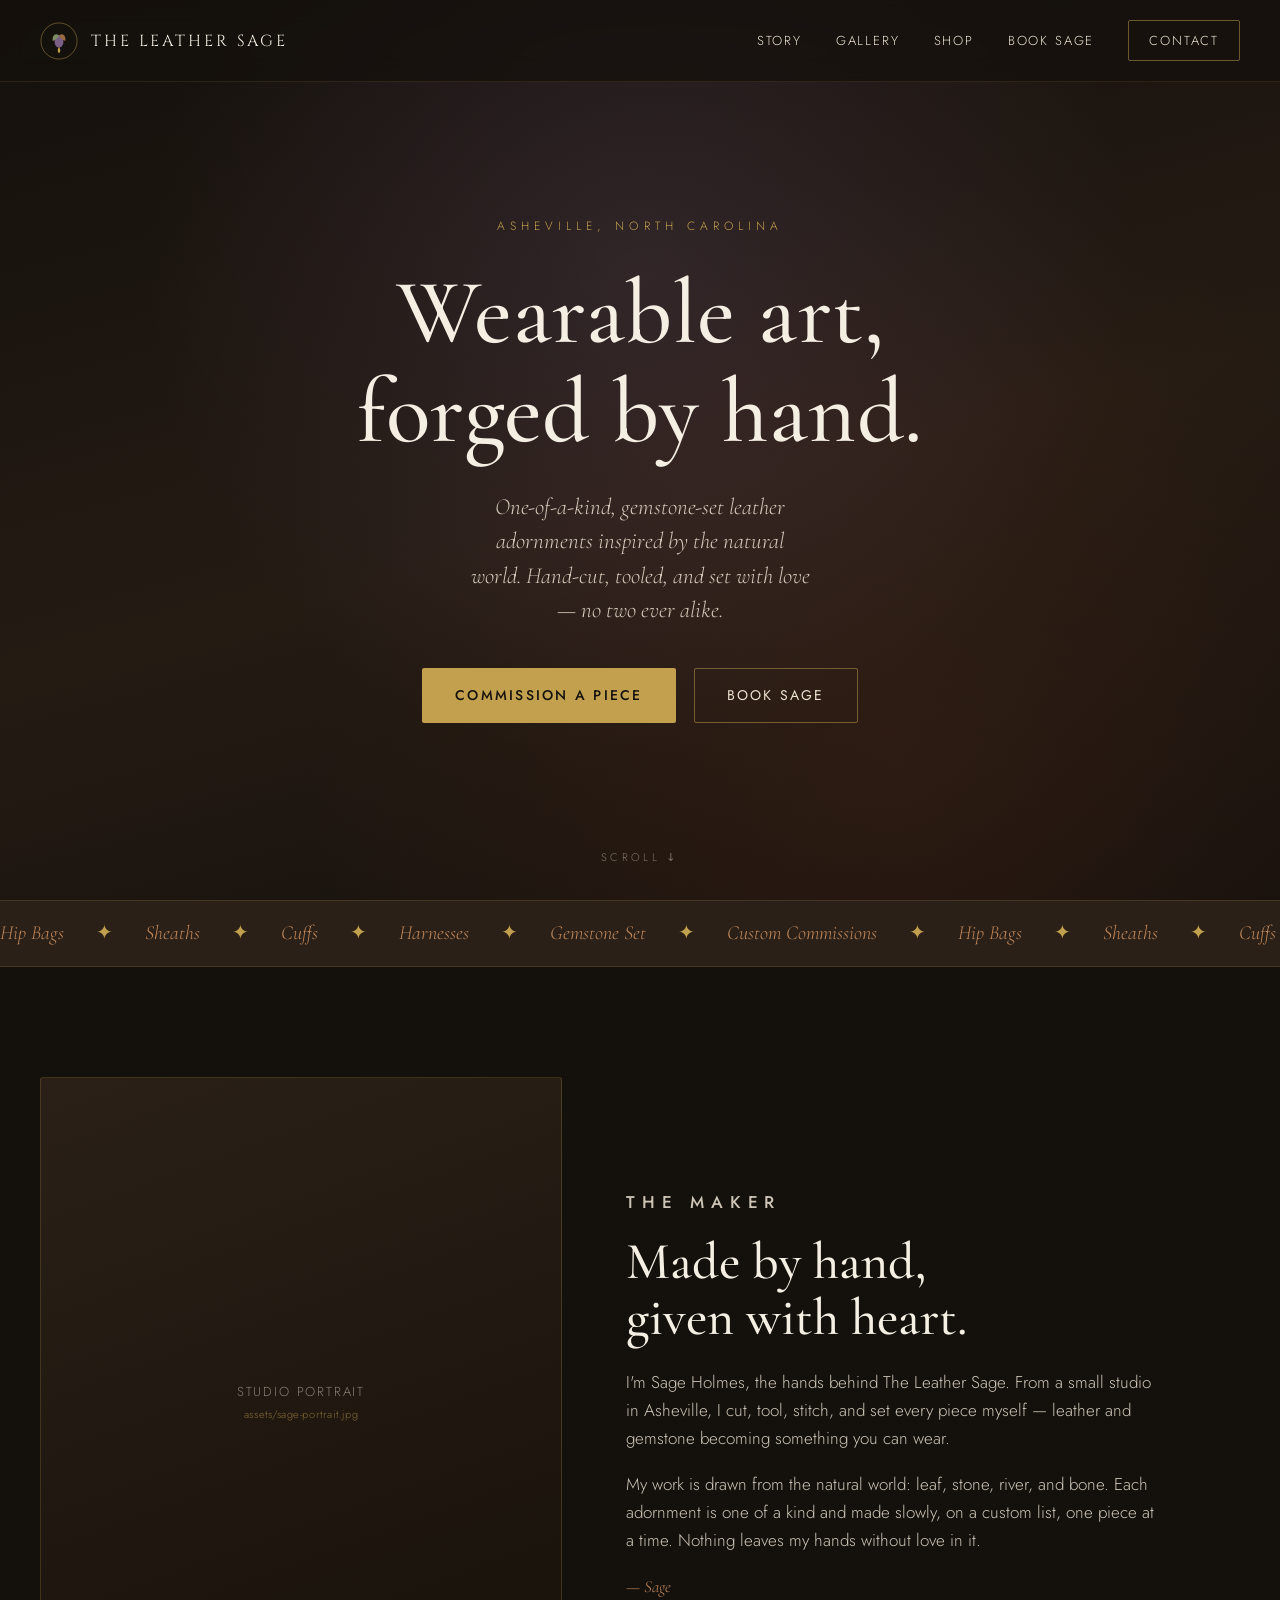
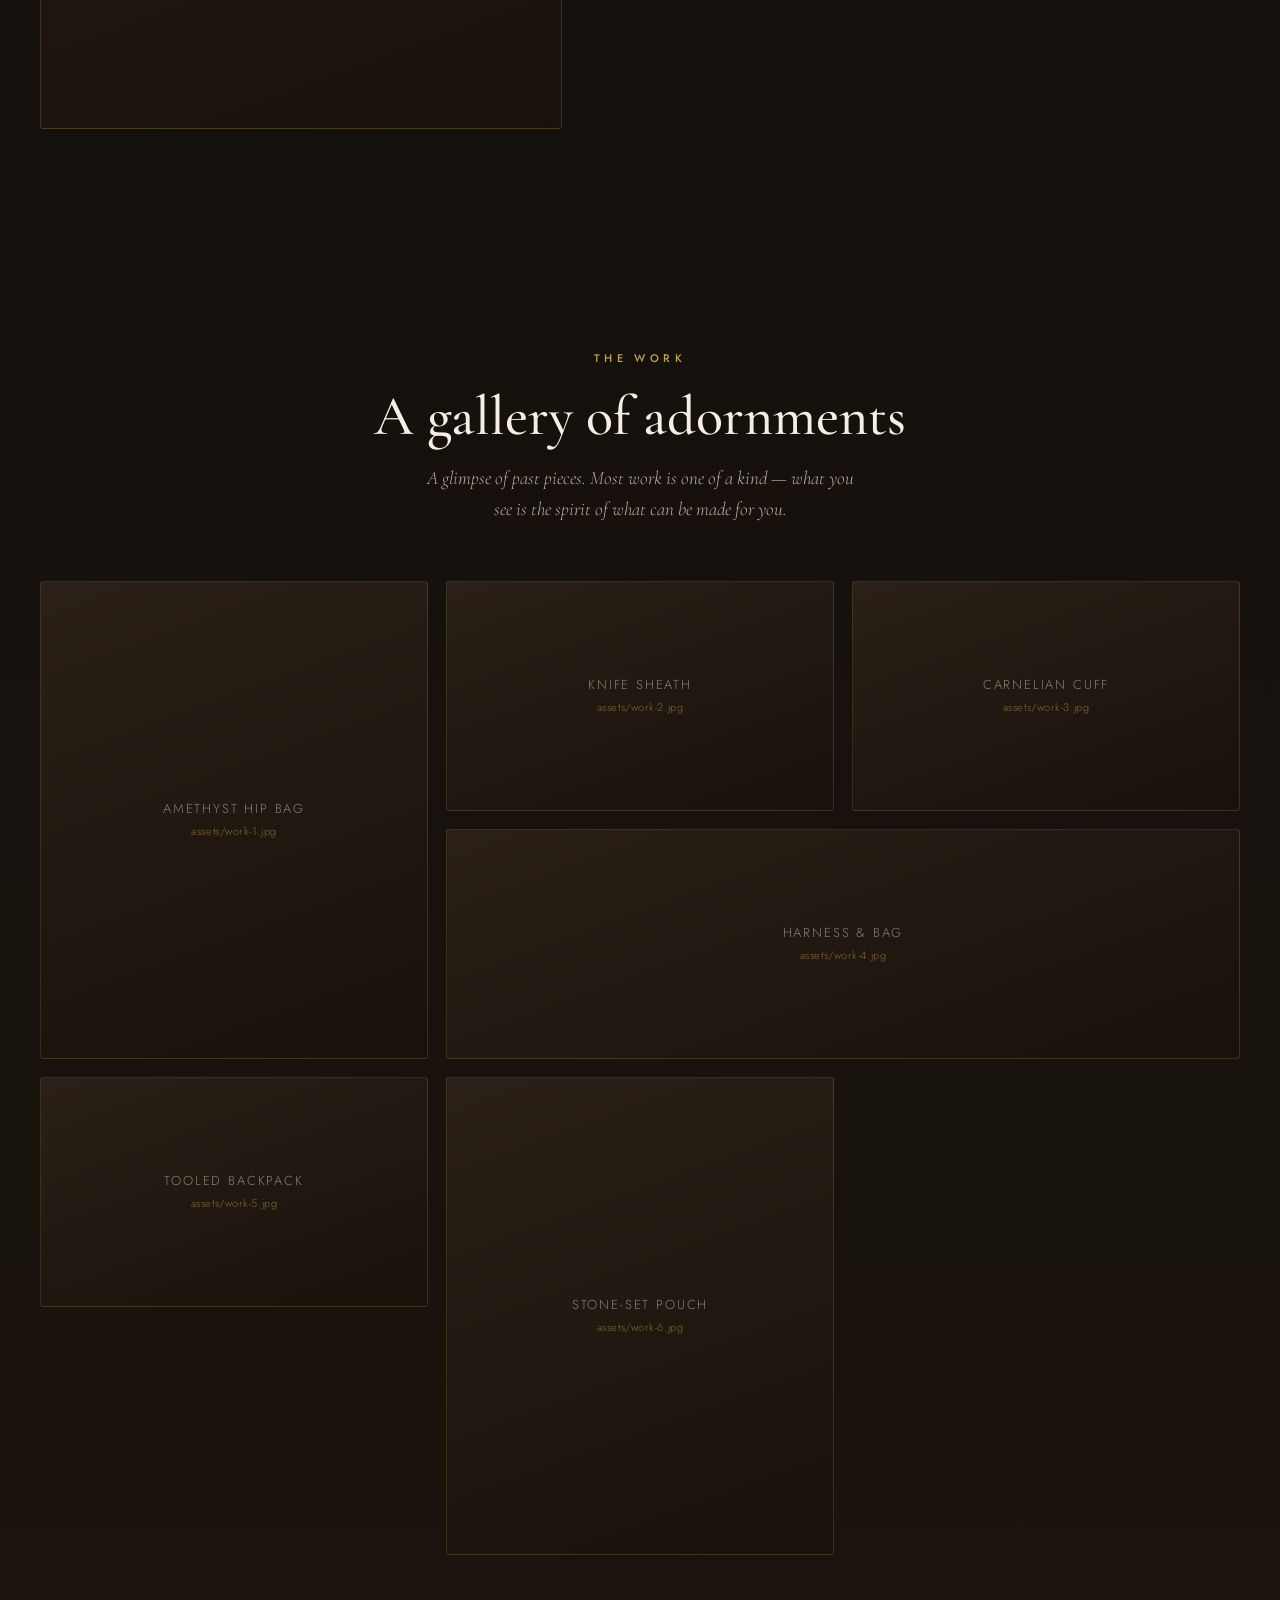
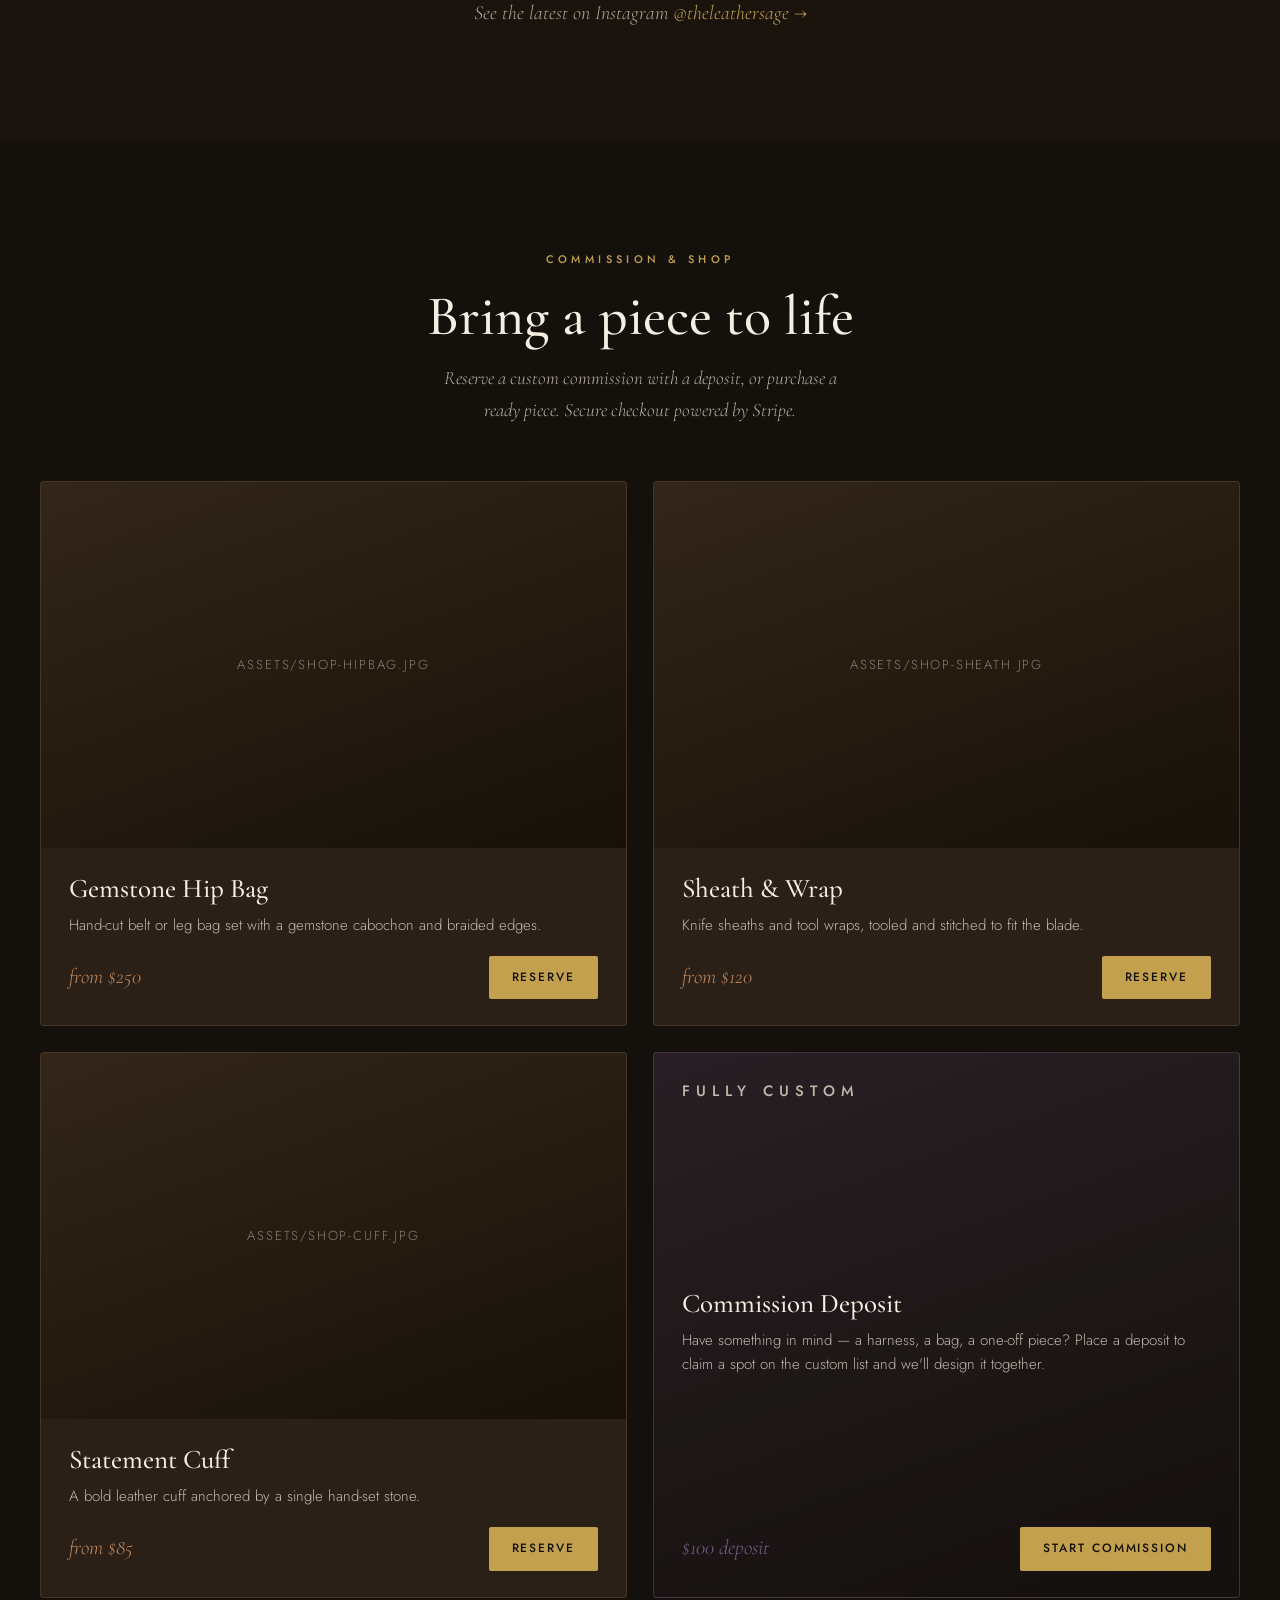
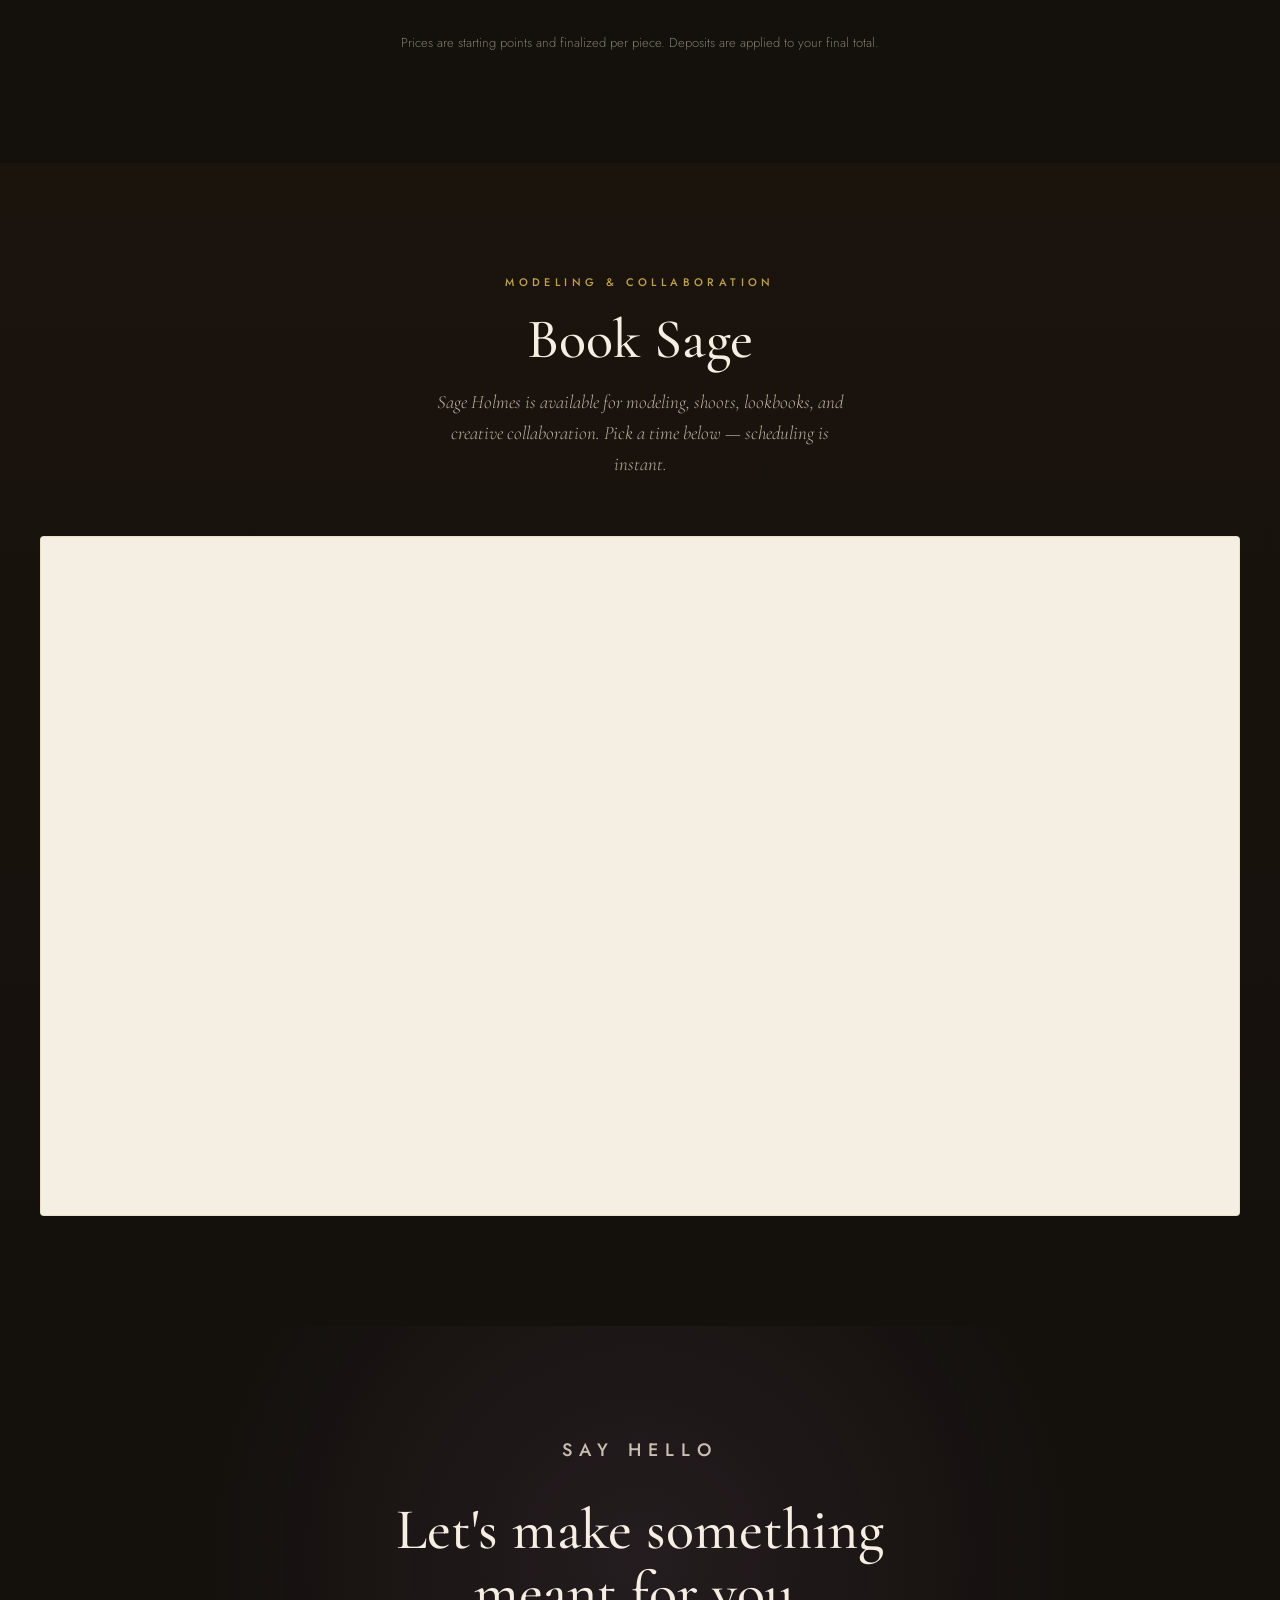
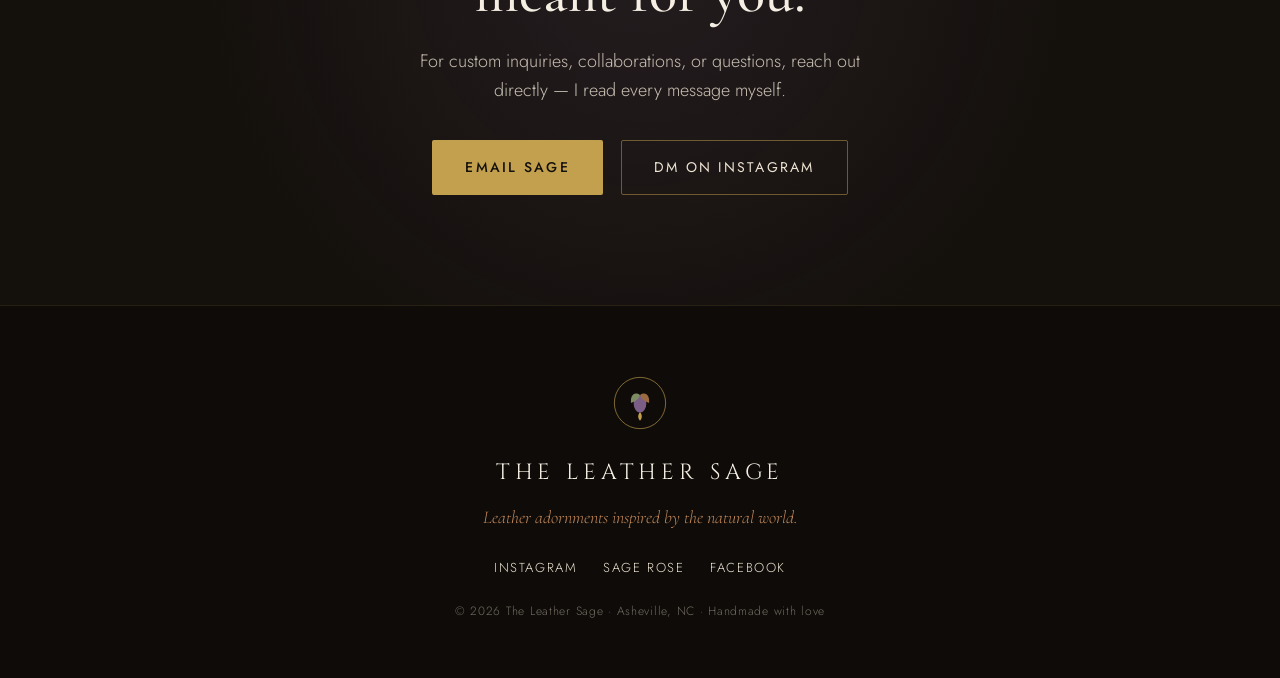
==== index.html @ d680cdc1 "Add site + brand portfolio book" ====
<!DOCTYPE html>
<html lang="en">
<head>
<meta charset="UTF-8">
<meta name="viewport" content="width=device-width, initial-scale=1.0">
<title>The Leather Sage — Handcrafted Gemstone Leather Adornments | Asheville, NC</title>
<meta name="description" content="The Leather Sage creates one-of-a-kind, gemstone-set leather adornments inspired by the natural world. Hand-cut hip bags, sheaths, cuffs & custom commissions from Asheville, North Carolina. Book modeling appointments with Sage Holmes.">
<meta name="author" content="Sage Holmes — The Leather Sage">
<link rel="canonical" href="https://theleathersage.com/">

<!-- Open Graph / social -->
<meta property="og:type" content="website">
<meta property="og:title" content="The Leather Sage — Handcrafted Gemstone Leather Adornments">
<meta property="og:description" content="One-of-a-kind, gemstone-set leather adornments inspired by the natural world. Handmade in Asheville, NC.">
<meta property="og:image" content="https://theleathersage.com/assets/og-image.jpg">
<meta property="og:url" content="https://theleathersage.com/">
<meta name="twitter:card" content="summary_large_image">

<!-- Favicon (inline SVG seal) -->
<link rel="icon" href="data:image/svg+xml,%3Csvg xmlns='http://www.w3.org/2000/svg' viewBox='0 0 120 120'%3E%3Ccircle cx='60' cy='60' r='57' fill='%2314100C' stroke='%23C2A04E' stroke-width='4'/%3E%3Cellipse cx='60' cy='62' rx='16' ry='21' fill='%237A5E86'/%3E%3Cpath d='M60 40 C44 30 36 44 38 60 C50 56 58 50 60 40Z' fill='%237E8C63'/%3E%3Cpath d='M60 40 C76 30 84 44 82 60 C70 56 62 50 60 40Z' fill='%239A6A43'/%3E%3C/svg%3E">

<!-- JSON-LD structured data -->
<script type="application/ld+json">
{
  "@context":"https://schema.org",
  "@type":"LocalBusiness",
  "name":"The Leather Sage",
  "description":"Handcrafted, gemstone-set leather adornments inspired by the natural world.",
  "image":"https://theleathersage.com/assets/og-image.jpg",
  "founder":"Sage Holmes",
  "address":{"@type":"PostalAddress","addressLocality":"Asheville","addressRegion":"NC","addressCountry":"US"},
  "sameAs":["https://www.instagram.com/theleathersage/","https://www.instagram.com/_sage.rose/","https://www.facebook.com/sage.rose"]
}
</script>

<link rel="preconnect" href="https://fonts.googleapis.com">
<link rel="preconnect" href="https://fonts.gstatic.com" crossorigin>
<link href="https://fonts.googleapis.com/css2?family=Cinzel:wght@400;500;600&family=Cormorant+Garamond:ital,wght@0,400;0,500;0,600;1,400;1,500&family=Jost:wght@300;400;500;600&display=swap" rel="stylesheet">
<link rel="stylesheet" href="styles.css">
</head>
<body>

<!-- ============ NAV ============ -->
<header class="nav" id="top">
  <a href="#top" class="nav-brand" aria-label="The Leather Sage home">
    <svg class="nav-mark" viewBox="0 0 120 120" fill="none" xmlns="http://www.w3.org/2000/svg" aria-hidden="true">
      <circle cx="60" cy="60" r="57" stroke="#C2A04E" stroke-width="2" opacity="0.7"/>
      <ellipse cx="60" cy="62" rx="14" ry="19" fill="#7A5E86"/>
      <path d="M60 42 C46 33 38 45 40 60 C51 56 58 50 60 42Z" fill="#7E8C63"/>
      <path d="M60 42 C74 33 82 45 80 60 C69 56 62 50 60 42Z" fill="#9A6A43"/>
      <path d="M60 80 C51 91 60 99 60 99 C60 99 69 91 60 80Z" fill="#C2A04E"/>
    </svg>
    <span class="nav-word">THE LEATHER SAGE</span>
  </a>
  <nav class="nav-links" aria-label="Primary">
    <a href="#story">Story</a>
    <a href="#gallery">Gallery</a>
    <a href="#shop">Shop</a>
    <a href="#book">Book Sage</a>
    <a href="#contact" class="nav-cta">Contact</a>
  </nav>
  <button class="nav-toggle" aria-label="Open menu" aria-expanded="false">☰</button>
</header>

<!-- ============ HERO ============ -->
<section class="hero">
  <div class="hero-inner">
    <p class="hero-eyebrow">Asheville, North Carolina</p>
    <h1>Wearable art,<br>forged by hand.</h1>
    <p class="hero-sub">One-of-a-kind, gemstone-set leather adornments inspired by the natural world. Hand-cut, tooled, and set with love — no two ever alike.</p>
    <div class="hero-actions">
      <a href="#shop" class="btn btn-primary">Commission a Piece</a>
      <a href="#book" class="btn btn-ghost">Book Sage</a>
    </div>
  </div>
  <div class="hero-scroll">scroll ↓</div>
</section>

<!-- ============ MARQUEE ============ -->
<div class="marquee" aria-hidden="true">
  <div class="marquee-track">
    <span>Hip Bags</span><span>✦</span><span>Sheaths</span><span>✦</span><span>Cuffs</span><span>✦</span><span>Harnesses</span><span>✦</span><span>Gemstone Set</span><span>✦</span><span>Custom Commissions</span><span>✦</span>
    <span>Hip Bags</span><span>✦</span><span>Sheaths</span><span>✦</span><span>Cuffs</span><span>✦</span><span>Harnesses</span><span>✦</span><span>Gemstone Set</span><span>✦</span><span>Custom Commissions</span><span>✦</span>
  </div>
</div>

<!-- ============ STORY ============ -->
<section class="story" id="story">
  <div class="story-grid">
    <div class="story-media">
      <img class="ph-img" src="assets/sage-portrait.jpg" alt="Sage Holmes, maker behind The Leather Sage, in the Asheville studio" onerror="this.remove()">
      <span class="media-note">Studio portrait<br><small>assets/sage-portrait.jpg</small></span>
    </div>
    <div class="story-text">
      <p class="eyebrow">The Maker</p>
      <h2>Made by hand,<br>given with heart.</h2>
      <p>I'm Sage Holmes, the hands behind The Leather Sage. From a small studio in Asheville, I cut, tool, stitch, and set every piece myself — leather and gemstone becoming something you can wear.</p>
      <p>My work is drawn from the natural world: leaf, stone, river, and bone. Each adornment is one of a kind and made slowly, on a custom list, one piece at a time. Nothing leaves my hands without love in it.</p>
      <p class="signature">— Sage</p>
    </div>
  </div>
</section>

<!-- ============ GALLERY ============ -->
<section class="gallery" id="gallery">
  <div class="section-head">
    <p class="eyebrow">The Work</p>
    <h2>A gallery of adornments</h2>
    <p class="section-sub">A glimpse of past pieces. Most work is one of a kind — what you see is the spirit of what can be made for you.</p>
  </div>
  <div class="gallery-grid">
    <figure class="g-item g-tall"><img class="ph-img" src="assets/work-1.jpg" alt="Black leather hip bag set with an amethyst cabochon" onerror="this.remove()"><span class="media-note">Amethyst hip bag<br><small>assets/work-1.jpg</small></span></figure>
    <figure class="g-item"><img class="ph-img" src="assets/work-2.jpg" alt="Hand-tooled leather knife sheath" onerror="this.remove()"><span class="media-note">Knife sheath<br><small>assets/work-2.jpg</small></span></figure>
    <figure class="g-item"><img class="ph-img" src="assets/work-3.jpg" alt="Leather cuff set with a carnelian stone" onerror="this.remove()"><span class="media-note">Carnelian cuff<br><small>assets/work-3.jpg</small></span></figure>
    <figure class="g-item g-wide"><img class="ph-img" src="assets/work-4.jpg" alt="Leather harness and bag" onerror="this.remove()"><span class="media-note">Harness &amp; bag<br><small>assets/work-4.jpg</small></span></figure>
    <figure class="g-item"><img class="ph-img" src="assets/work-5.jpg" alt="Tooled leather backpack" onerror="this.remove()"><span class="media-note">Tooled backpack<br><small>assets/work-5.jpg</small></span></figure>
    <figure class="g-item g-tall"><img class="ph-img" src="assets/work-6.jpg" alt="Leather pouch set with a gemstone" onerror="this.remove()"><span class="media-note">Stone-set pouch<br><small>assets/work-6.jpg</small></span></figure>
  </div>
  <p class="gallery-follow">See the latest on Instagram <a href="https://www.instagram.com/theleathersage/" target="_blank" rel="noopener">@theleathersage →</a></p>
</section>

<!-- ============ SHOP ============ -->
<section class="shop" id="shop">
  <div class="section-head">
    <p class="eyebrow">Commission &amp; Shop</p>
    <h2>Bring a piece to life</h2>
    <p class="section-sub">Reserve a custom commission with a deposit, or purchase a ready piece. Secure checkout powered by Stripe.</p>
  </div>
  <div class="shop-grid">
    <article class="product">
      <div class="product-img"><img class="ph-img" src="assets/shop-hipbag.jpg" alt="Gemstone-set leather hip bag" onerror="this.remove()"><span class="media-note">assets/shop-hipbag.jpg</span></div>
      <div class="product-body">
        <h3>Gemstone Hip Bag</h3>
        <p>Hand-cut belt or leg bag set with a gemstone cabochon and braided edges.</p>
        <div class="product-foot">
          <span class="price">from $250</span>
          <!-- Replace href with your Stripe Payment Link -->
          <a class="btn btn-primary btn-sm" href="REPLACE_WITH_STRIPE_PAYMENT_LINK" data-stripe>Reserve</a>
        </div>
      </div>
    </article>
    <article class="product">
      <div class="product-img"><img class="ph-img" src="assets/shop-sheath.jpg" alt="Hand-tooled leather sheath" onerror="this.remove()"><span class="media-note">assets/shop-sheath.jpg</span></div>
      <div class="product-body">
        <h3>Sheath &amp; Wrap</h3>
        <p>Knife sheaths and tool wraps, tooled and stitched to fit the blade.</p>
        <div class="product-foot">
          <span class="price">from $120</span>
          <a class="btn btn-primary btn-sm" href="REPLACE_WITH_STRIPE_PAYMENT_LINK" data-stripe>Reserve</a>
        </div>
      </div>
    </article>
    <article class="product">
      <div class="product-img"><img class="ph-img" src="assets/shop-cuff.jpg" alt="Leather statement cuff with a hand-set stone" onerror="this.remove()"><span class="media-note">assets/shop-cuff.jpg</span></div>
      <div class="product-body">
        <h3>Statement Cuff</h3>
        <p>A bold leather cuff anchored by a single hand-set stone.</p>
        <div class="product-foot">
          <span class="price">from $85</span>
          <a class="btn btn-primary btn-sm" href="REPLACE_WITH_STRIPE_PAYMENT_LINK" data-stripe>Reserve</a>
        </div>
      </div>
    </article>
    <article class="product product-feature">
      <div class="product-body">
        <p class="eyebrow">Fully Custom</p>
        <h3>Commission Deposit</h3>
        <p>Have something in mind — a harness, a bag, a one-off piece? Place a deposit to claim a spot on the custom list and we'll design it together.</p>
        <div class="product-foot">
          <span class="price">$100 deposit</span>
          <a class="btn btn-primary btn-sm" href="REPLACE_WITH_STRIPE_PAYMENT_LINK" data-stripe>Start Commission</a>
        </div>
      </div>
    </article>
  </div>
  <p class="shop-note">Prices are starting points and finalized per piece. Deposits are applied to your final total.</p>
</section>

<!-- ============ BOOK SAGE (MODELING) ============ -->
<section class="book" id="book">
  <div class="section-head">
    <p class="eyebrow">Modeling &amp; Collaboration</p>
    <h2>Book Sage</h2>
    <p class="section-sub">Sage Holmes is available for modeling, shoots, lookbooks, and creative collaboration. Pick a time below — scheduling is instant.</p>
  </div>
  <!-- Calendly inline widget. Replace data-url with your Calendly scheduling link. -->
  <div class="calendly-inline-widget"
       data-url="https://calendly.com/REPLACE_WITH_CALENDLY_USERNAME"
       style="min-width:320px;height:680px;"></div>
  <noscript>
    <p style="text-align:center">To book, visit <a href="https://calendly.com/REPLACE_WITH_CALENDLY_USERNAME">our Calendly page</a>.</p>
  </noscript>
  <script type="text/javascript" src="https://assets.calendly.com/assets/external/widget.js" async></script>
</section>

<!-- ============ CONTACT ============ -->
<section class="contact" id="contact">
  <div class="contact-inner">
    <p class="eyebrow">Say Hello</p>
    <h2>Let's make something<br>meant for you.</h2>
    <p>For custom inquiries, collaborations, or questions, reach out directly — I read every message myself.</p>
    <div class="contact-actions">
      <a class="btn btn-primary" href="mailto:REPLACE_WITH_EMAIL?subject=Custom%20Inquiry%20—%20The%20Leather%20Sage">Email Sage</a>
      <a class="btn btn-ghost" href="https://www.instagram.com/theleathersage/" target="_blank" rel="noopener">DM on Instagram</a>
    </div>
  </div>
</section>

<!-- ============ FOOTER ============ -->
<footer class="footer">
  <svg class="footer-mark" viewBox="0 0 120 120" fill="none" xmlns="http://www.w3.org/2000/svg" aria-hidden="true">
    <circle cx="60" cy="60" r="57" stroke="#C2A04E" stroke-width="2" opacity="0.7"/>
    <ellipse cx="60" cy="62" rx="14" ry="19" fill="#7A5E86"/>
    <path d="M60 42 C46 33 38 45 40 60 C51 56 58 50 60 42Z" fill="#7E8C63"/>
    <path d="M60 42 C74 33 82 45 80 60 C69 56 62 50 60 42Z" fill="#9A6A43"/>
    <path d="M60 80 C51 91 60 99 60 99 C60 99 69 91 60 80Z" fill="#C2A04E"/>
  </svg>
  <div class="footer-word">THE LEATHER SAGE</div>
  <p class="footer-tag">Leather adornments inspired by the natural world.</p>
  <div class="footer-social">
    <a href="https://www.instagram.com/theleathersage/" target="_blank" rel="noopener">Instagram</a>
    <a href="https://www.instagram.com/_sage.rose/" target="_blank" rel="noopener">Sage Rose</a>
    <a href="https://www.facebook.com/sage.rose" target="_blank" rel="noopener">Facebook</a>
  </div>
  <p class="footer-fine">© <span id="year"></span> The Leather Sage · Asheville, NC · Handmade with love</p>
</footer>

<script src="script.js"></script>
</body>
</html>
---- styles.css ----
/* ===========================================================
   THE LEATHER SAGE — site styles
   Palette & type per brand-portfolio.html
   =========================================================== */
:root{
  --obsidian:#14100C;
  --espresso:#2A2018;
  --espresso-soft:#352a20;
  --saddle:#9A6A43;
  --camel:#C2885A;
  --brass:#C2A04E;
  --brass-deep:#A8863A;
  --amethyst:#7A5E86;
  --carnelian:#A6492C;
  --parchment:#EDE4D3;
  --bone:#F5EFE3;
  --sage:#7E8C63;
  --display:'Cormorant Garamond', Georgia, serif;
  --logo:'Cinzel', serif;
  --body:'Jost', system-ui, sans-serif;
  --maxw:1200px;
}
*{box-sizing:border-box;margin:0;padding:0;}
html{scroll-behavior:smooth;}
body{
  font-family:var(--body);
  background:var(--obsidian);
  color:var(--parchment);
  font-weight:300;
  line-height:1.65;
  -webkit-font-smoothing:antialiased;
  overflow-x:hidden;
}
h1,h2,h3{font-family:var(--display);font-weight:500;line-height:1.08;color:var(--bone);}
a{color:var(--brass);text-decoration:none;transition:color .2s,opacity .2s;}
a:hover{color:var(--camel);}
img{max-width:100%;display:block;}
.eyebrow{
  text-transform:uppercase;letter-spacing:.4em;font-size:11px;font-weight:500;
  color:var(--brass);margin-bottom:18px;
}

/* ---------- BUTTONS ---------- */
.btn{
  display:inline-block;font-family:var(--body);font-weight:400;font-size:14px;
  letter-spacing:.16em;text-transform:uppercase;padding:15px 32px;border-radius:2px;
  cursor:pointer;transition:all .25s ease;border:1px solid transparent;
}
.btn-sm{padding:11px 22px;font-size:12px;}
.btn-primary{background:var(--brass);color:var(--obsidian);font-weight:500;}
.btn-primary:hover{background:var(--bone);color:var(--obsidian);transform:translateY(-2px);}
.btn-ghost{border-color:rgba(194,160,78,.5);color:var(--parchment);}
.btn-ghost:hover{border-color:var(--brass);color:var(--brass);background:rgba(194,160,78,.07);}

/* ---------- NAV ---------- */
.nav{
  position:fixed;top:0;left:0;right:0;z-index:50;
  display:flex;align-items:center;justify-content:space-between;
  padding:20px 40px;
  background:rgba(20,16,12,.7);backdrop-filter:blur(12px);
  border-bottom:1px solid rgba(194,160,78,.14);
  transition:padding .3s, background .3s;
}
.nav.scrolled{padding:13px 40px;background:rgba(20,16,12,.94);}
.nav-brand{display:flex;align-items:center;gap:13px;color:var(--bone);}
.nav-mark{width:38px;height:38px;flex:none;}
.nav-word{font-family:var(--logo);font-size:16px;letter-spacing:.18em;color:var(--bone);}
.nav-links{display:flex;align-items:center;gap:34px;}
.nav-links a{color:var(--parchment);font-size:13px;letter-spacing:.14em;text-transform:uppercase;}
.nav-links a:hover{color:var(--brass);}
.nav-links .nav-cta{border:1px solid rgba(194,160,78,.5);padding:9px 20px;border-radius:2px;}
.nav-links .nav-cta:hover{background:rgba(194,160,78,.1);}
.nav-toggle{display:none;background:none;border:none;color:var(--brass);font-size:24px;cursor:pointer;}

/* ---------- HERO ---------- */
.hero{
  min-height:100vh;display:flex;flex-direction:column;justify-content:center;
  padding:120px 40px 80px;text-align:center;position:relative;
  background:
    radial-gradient(circle at 50% 30%, rgba(122,94,134,.20), transparent 55%),
    radial-gradient(circle at 70% 85%, rgba(166,73,44,.13), transparent 50%),
    linear-gradient(165deg,#14100C 0%, #241b13 55%, #14100C 100%);
}
.hero-inner{max-width:780px;margin:0 auto;}
.hero-eyebrow{text-transform:uppercase;letter-spacing:.42em;font-size:12px;color:var(--brass);margin-bottom:26px;}
.hero h1{font-size:clamp(46px,8vw,92px);letter-spacing:.5px;margin-bottom:28px;}
.hero-sub{font-family:var(--display);font-size:clamp(18px,2.4vw,23px);color:rgba(237,228,211,.86);font-style:italic;max-width:34ch;margin:0 auto 40px;line-height:1.5;}
.hero-actions{display:flex;gap:18px;justify-content:center;flex-wrap:wrap;}
.hero-scroll{position:absolute;bottom:34px;left:50%;transform:translateX(-50%);font-size:11px;letter-spacing:.3em;text-transform:uppercase;color:rgba(237,228,211,.45);animation:bob 2.4s ease-in-out infinite;}
@keyframes bob{0%,100%{transform:translate(-50%,0)}50%{transform:translate(-50%,7px)}}

/* ---------- MARQUEE ---------- */
.marquee{background:var(--espresso);border-block:1px solid rgba(194,160,78,.18);overflow:hidden;padding:16px 0;}
.marquee-track{display:inline-flex;gap:32px;white-space:nowrap;animation:scroll 28s linear infinite;}
.marquee-track span{font-family:var(--display);font-style:italic;font-size:20px;color:var(--camel);}
.marquee-track span:nth-child(2n){color:var(--brass);font-style:normal;}
@keyframes scroll{from{transform:translateX(0)}to{transform:translateX(-50%)}}

/* ---------- SECTION SHELL ---------- */
section{padding:110px 40px;}
.section-head{max-width:var(--maxw);margin:0 auto 56px;text-align:center;}
.section-head h2{font-size:clamp(34px,5vw,56px);margin-bottom:16px;}
.section-sub{font-family:var(--display);font-size:19px;font-style:italic;color:rgba(237,228,211,.74);max-width:54ch;margin:0 auto;}

/* ---------- STORY ---------- */
.story{background:var(--obsidian);}
.story-grid{max-width:var(--maxw);margin:0 auto;display:grid;grid-template-columns:0.85fr 1fr;gap:64px;align-items:center;}
.story-media{
  aspect-ratio:4/5;border-radius:3px;border:1px solid rgba(194,160,78,.22);
  background:linear-gradient(160deg,#2a2018,#171109);
  display:flex;align-items:center;justify-content:center;
}
.story-text h2{font-size:clamp(32px,4.4vw,52px);margin:6px 0 22px;}
.story-text p{font-size:17px;color:rgba(237,228,211,.85);margin-bottom:18px;max-width:54ch;}
.signature{font-family:var(--display);font-style:italic;font-size:26px;color:var(--camel)!important;}

/* real photo overlays its placeholder; if the file is missing, onerror removes it and the styled placeholder shows through */
.story-media,.g-item,.product-img{position:relative;overflow:hidden;}
.ph-img{position:absolute;inset:0;width:100%;height:100%;object-fit:cover;z-index:1;}

/* media placeholders */
.media-note{
  font-family:var(--body);font-size:13px;letter-spacing:.14em;text-transform:uppercase;
  color:rgba(237,228,211,.5);text-align:center;line-height:1.7;padding:14px;
}
.media-note small{font-size:11px;color:rgba(194,160,78,.6);letter-spacing:.05em;text-transform:none;}

/* ---------- GALLERY ---------- */
.gallery{background:linear-gradient(180deg,#14100C,#1b140d);}
.gallery-grid{
  max-width:var(--maxw);margin:0 auto;
  display:grid;grid-template-columns:repeat(3,1fr);grid-auto-rows:230px;gap:18px;
}
.g-item{
  border-radius:3px;border:1px solid rgba(194,160,78,.18);overflow:hidden;
  background:linear-gradient(160deg,#2a2018,#171109);
  display:flex;align-items:center;justify-content:center;
  transition:transform .35s ease, border-color .35s ease;
}
.g-item:hover{transform:scale(1.015);border-color:rgba(194,160,78,.45);}
.g-tall{grid-row:span 2;}
.g-wide{grid-column:span 2;}
.gallery-follow{text-align:center;margin-top:42px;font-family:var(--display);font-style:italic;font-size:20px;color:rgba(237,228,211,.7);}

/* ---------- SHOP ---------- */
.shop{background:var(--obsidian);}
.shop-grid{max-width:var(--maxw);margin:0 auto;display:grid;grid-template-columns:repeat(2,1fr);gap:26px;}
.product{
  display:flex;flex-direction:column;border-radius:4px;overflow:hidden;
  border:1px solid rgba(194,160,78,.18);background:var(--espresso);
  transition:transform .3s ease,border-color .3s ease;
}
.product:hover{transform:translateY(-4px);border-color:rgba(194,160,78,.4);}
.product-img{aspect-ratio:16/10;background:linear-gradient(160deg,#332619,#171109);display:flex;align-items:center;justify-content:center;}
.product-body{padding:26px 28px;display:flex;flex-direction:column;gap:10px;flex:1;}
.product-body h3{font-size:27px;color:var(--bone);}
.product-body p{font-size:15px;color:rgba(237,228,211,.78);flex:1;}
.product-foot{display:flex;align-items:center;justify-content:space-between;gap:16px;margin-top:8px;}
.price{font-family:var(--display);font-style:italic;font-size:21px;color:var(--camel);}
.product-feature{background:linear-gradient(160deg,rgba(122,94,134,.20),rgba(20,16,12,.5));border-color:rgba(122,94,134,.4);justify-content:center;}
.product-feature .price{color:var(--amethyst);}
.shop-note{text-align:center;max-width:60ch;margin:34px auto 0;font-size:13px;color:rgba(237,228,211,.5);}

/* ---------- BOOK / CALENDLY ---------- */
.book{background:linear-gradient(180deg,#1b140d,#14100C);}
.calendly-inline-widget{
  max-width:var(--maxw);margin:0 auto;border-radius:4px;overflow:hidden;
  border:1px solid rgba(194,160,78,.2);background:var(--bone);
}

/* ---------- CONTACT ---------- */
.contact{
  background:
    radial-gradient(circle at 50% 40%, rgba(122,94,134,.16), transparent 60%),
    var(--obsidian);
  text-align:center;
}
.contact-inner{max-width:680px;margin:0 auto;}
.contact h2{font-size:clamp(34px,5vw,58px);margin:6px 0 22px;}
.contact p{font-size:18px;color:rgba(237,228,211,.82);max-width:48ch;margin:0 auto 34px;}
.contact-actions{display:flex;gap:18px;justify-content:center;flex-wrap:wrap;}

/* ---------- FOOTER ---------- */
.footer{background:#0e0b08;text-align:center;padding:70px 40px 56px;border-top:1px solid rgba(194,160,78,.14);}
.footer-mark{width:54px;height:54px;margin:0 auto 16px;}
.footer-word{font-family:var(--logo);font-size:22px;letter-spacing:.22em;color:var(--bone);}
.footer-tag{font-family:var(--display);font-style:italic;font-size:18px;color:var(--camel);margin:12px 0 24px;}
.footer-social{display:flex;gap:26px;justify-content:center;margin-bottom:24px;}
.footer-social a{font-size:13px;letter-spacing:.12em;text-transform:uppercase;color:var(--parchment);}
.footer-fine{font-size:12px;letter-spacing:.06em;color:rgba(237,228,211,.45);}

/* ---------- REVEAL ANIM ---------- */
.reveal{opacity:0;transform:translateY(28px);transition:opacity .7s ease,transform .7s ease;}
.reveal.in{opacity:1;transform:none;}
@media(prefers-reduced-motion:reduce){
  .reveal{opacity:1;transform:none;transition:none;}
  .marquee-track,.hero-scroll{animation:none;}
}

/* ---------- RESPONSIVE ---------- */
@media(max-width:900px){
  .story-grid{grid-template-columns:1fr;gap:34px;}
  .story-media{aspect-ratio:16/10;}
  .shop-grid{grid-template-columns:1fr;}
  .gallery-grid{grid-template-columns:repeat(2,1fr);}
  .g-wide{grid-column:span 2;}
}
@media(max-width:680px){
  .nav{padding:16px 22px;}
  .nav-links{
    position:fixed;top:64px;right:0;left:0;flex-direction:column;gap:0;
    background:rgba(14,11,8,.98);border-bottom:1px solid rgba(194,160,78,.2);
    max-height:0;overflow:hidden;transition:max-height .35s ease;
  }
  .nav-links.open{max-height:360px;padding:10px 0;}
  .nav-links a{padding:15px 24px;width:100%;text-align:center;border-top:1px solid rgba(194,160,78,.08);}
  .nav-links .nav-cta{border:none;}
  .nav-toggle{display:block;}
  section{padding:80px 22px;}
  .gallery-grid{grid-template-columns:1fr;grid-auto-rows:260px;}
  .g-wide,.g-tall{grid-column:auto;grid-row:auto;}
  .hero{padding:120px 22px 70px;}
}
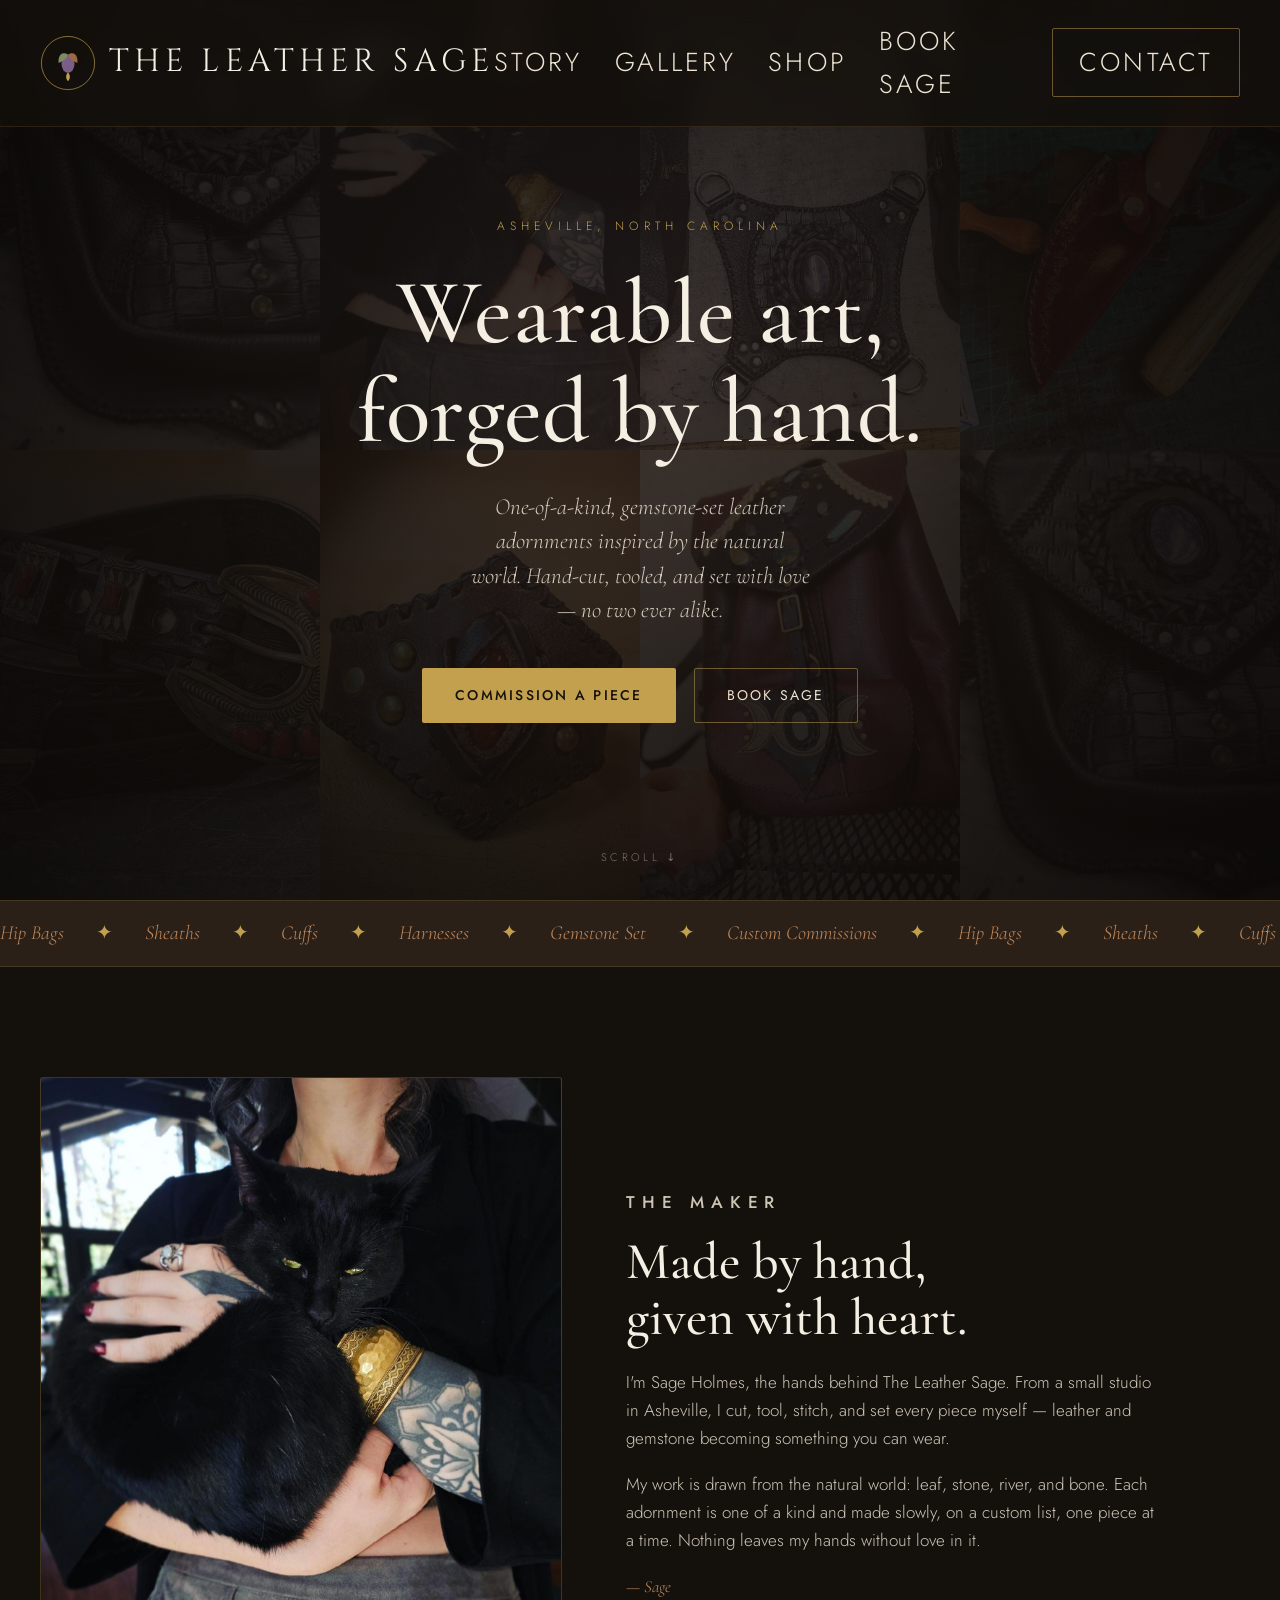
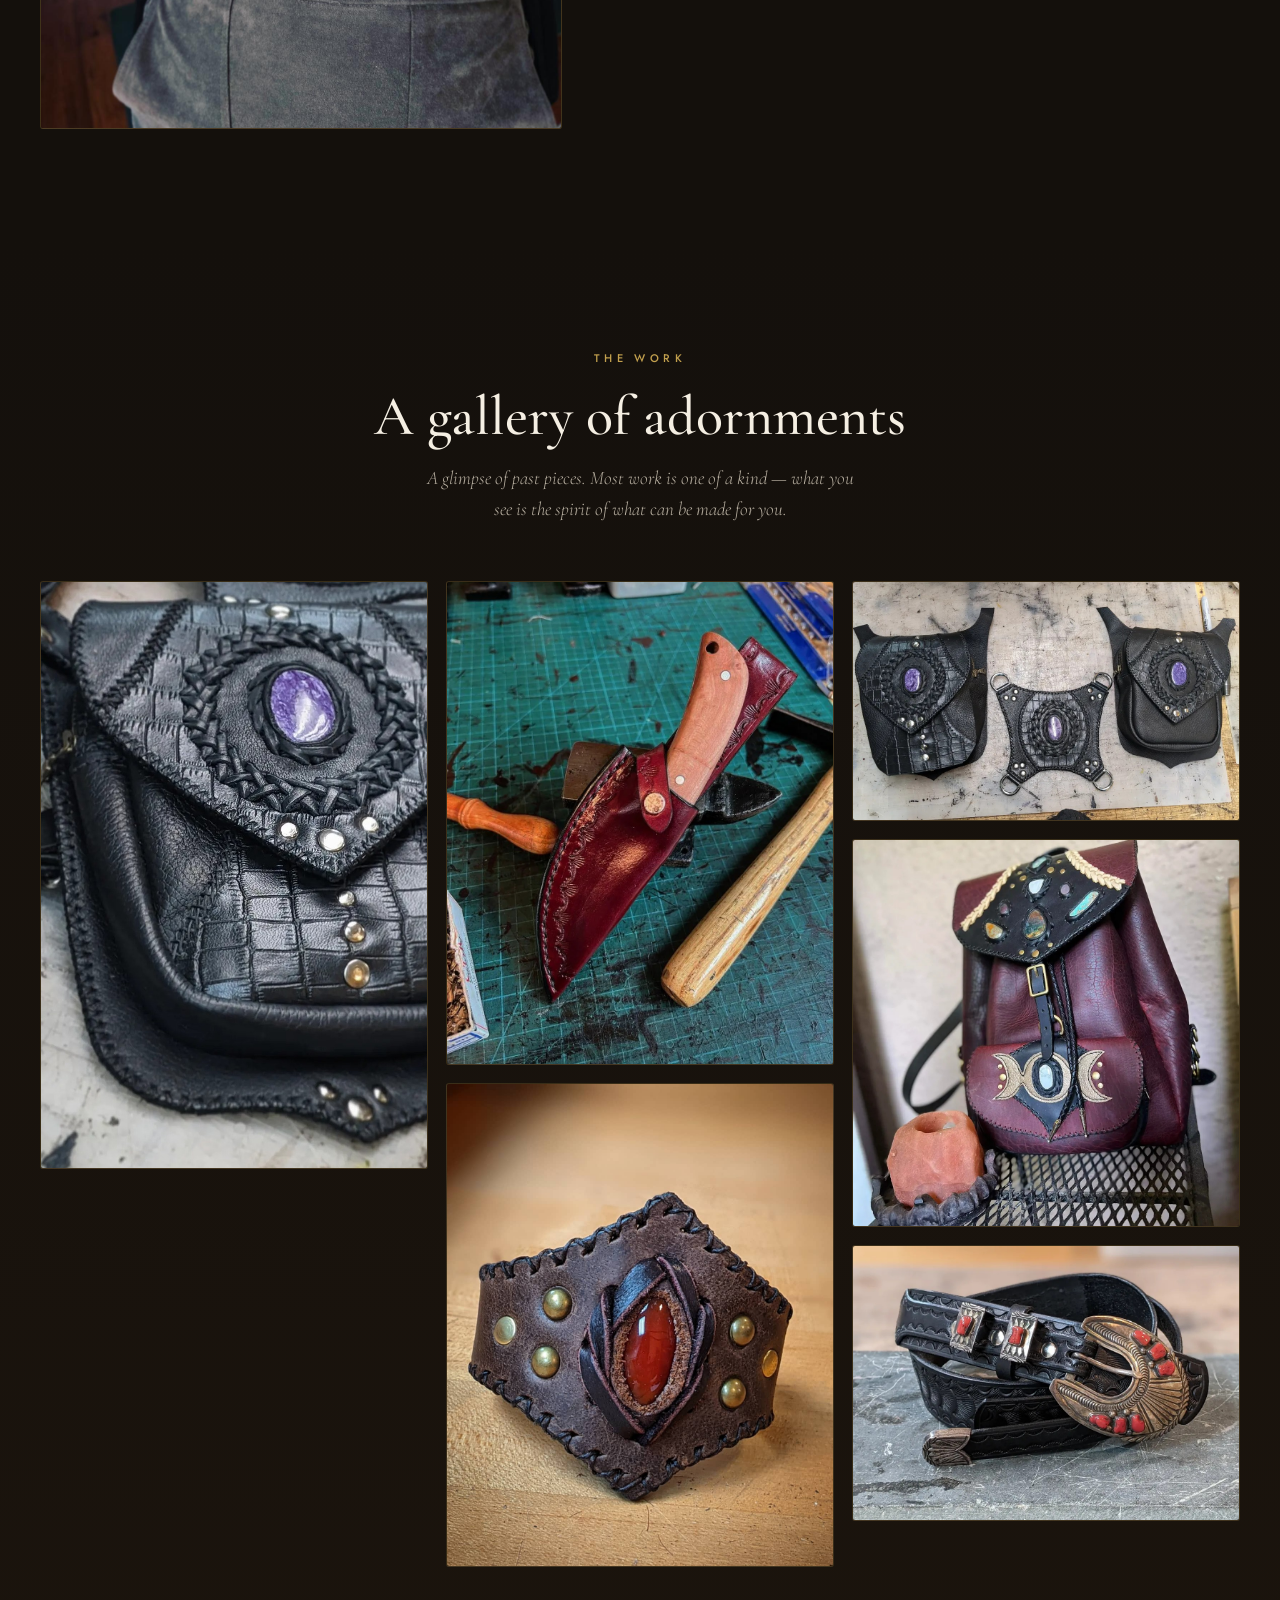
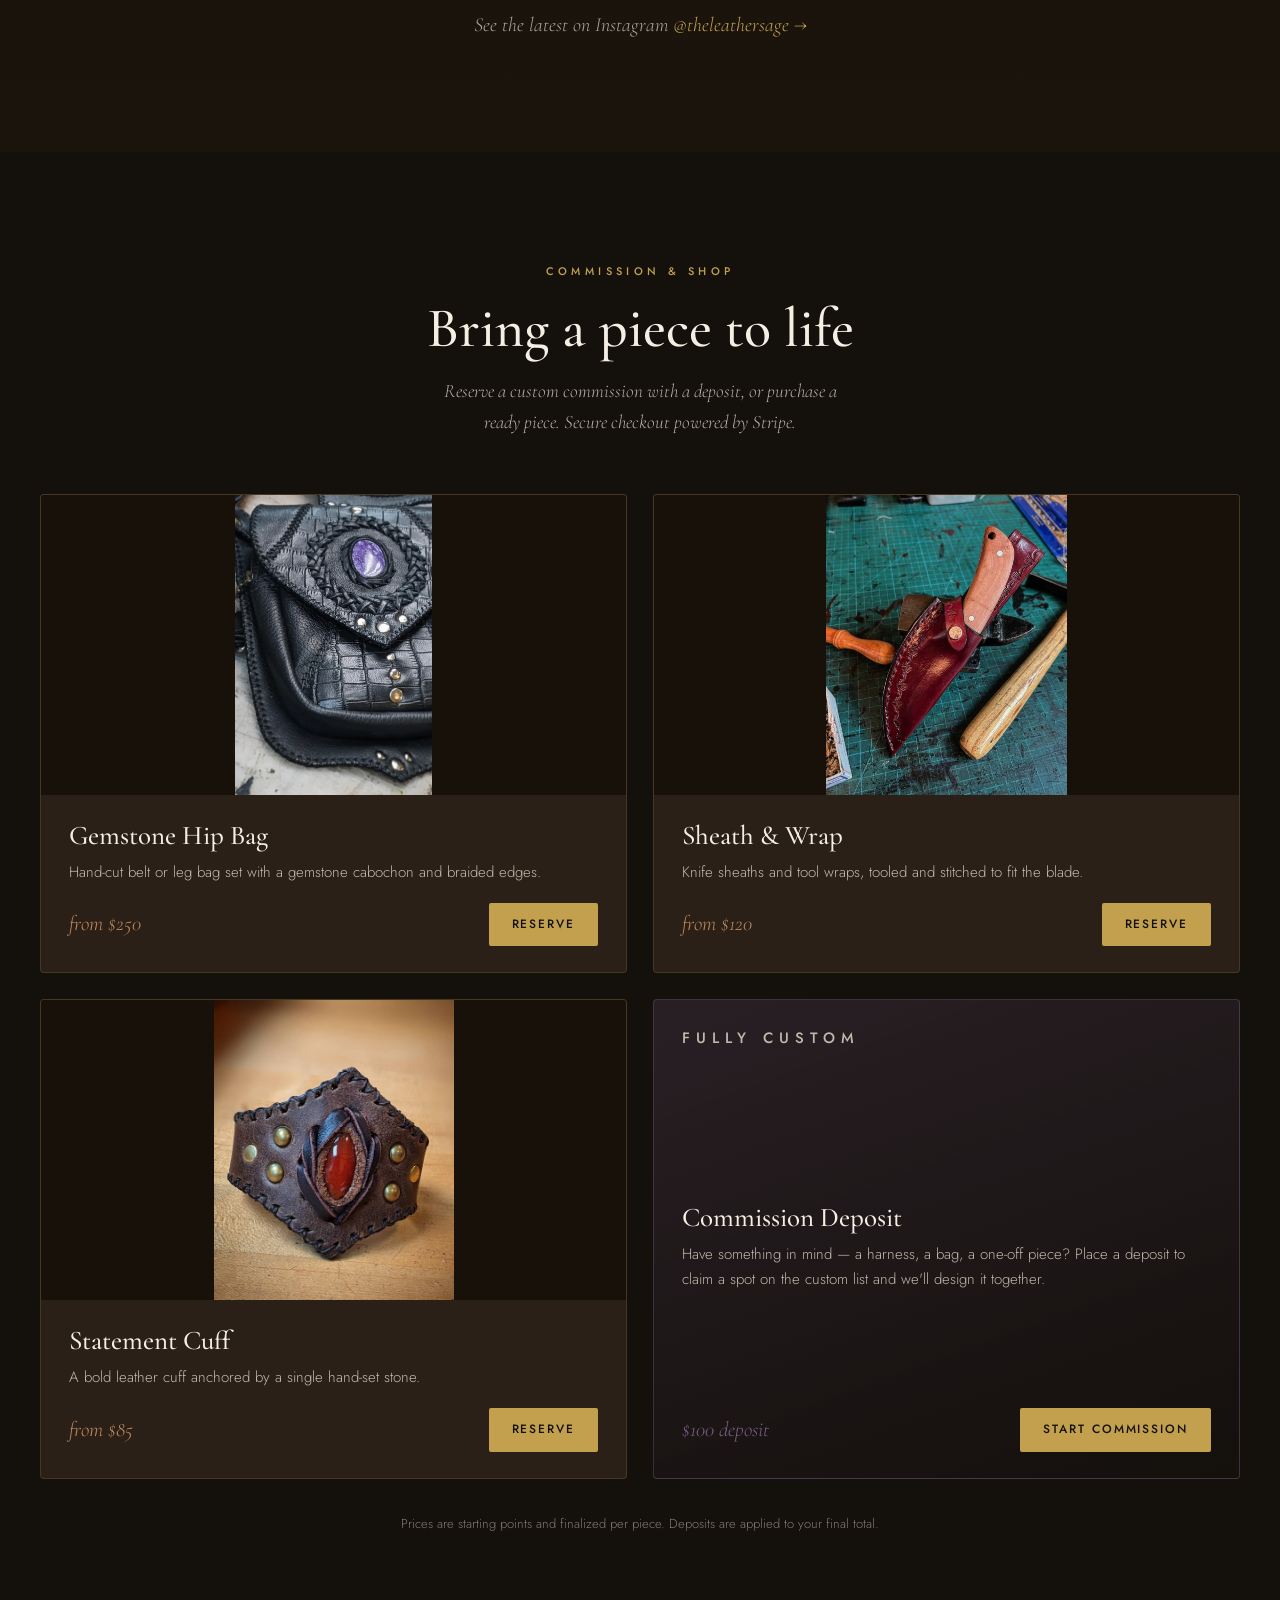
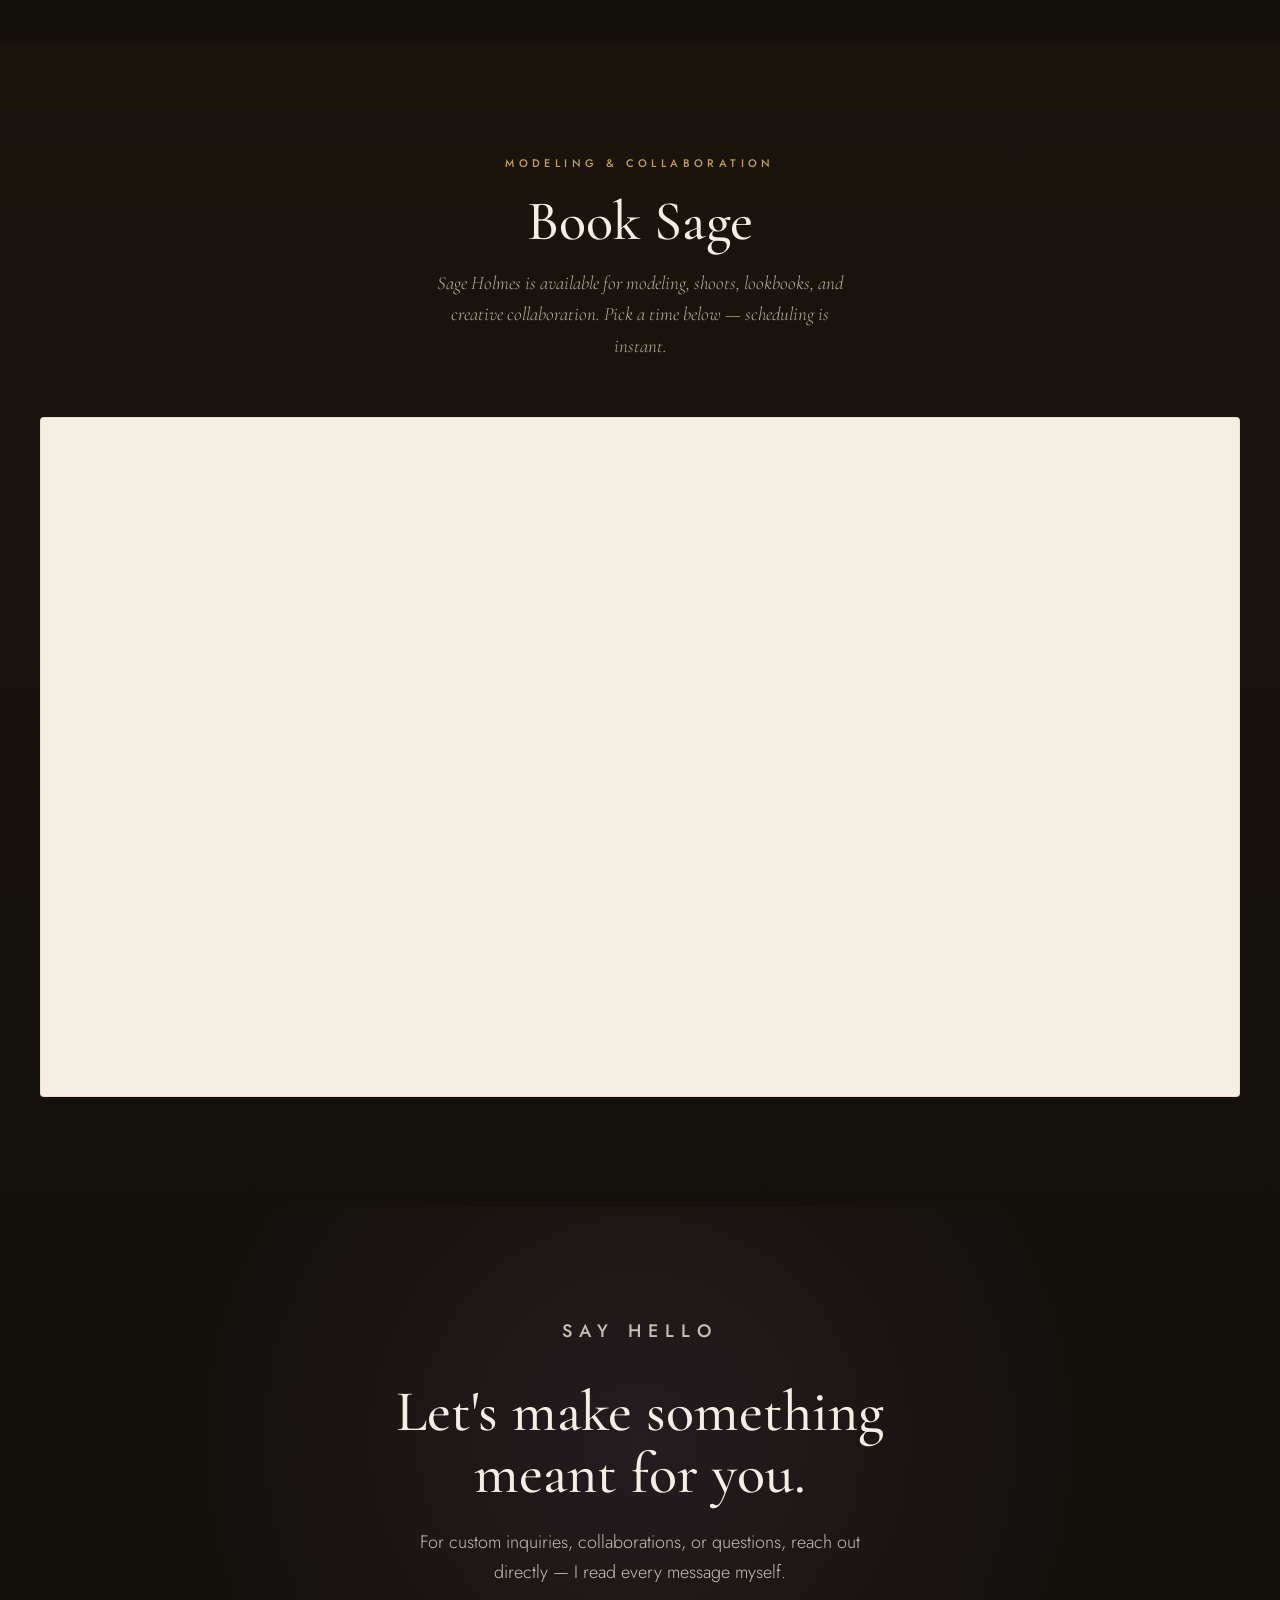
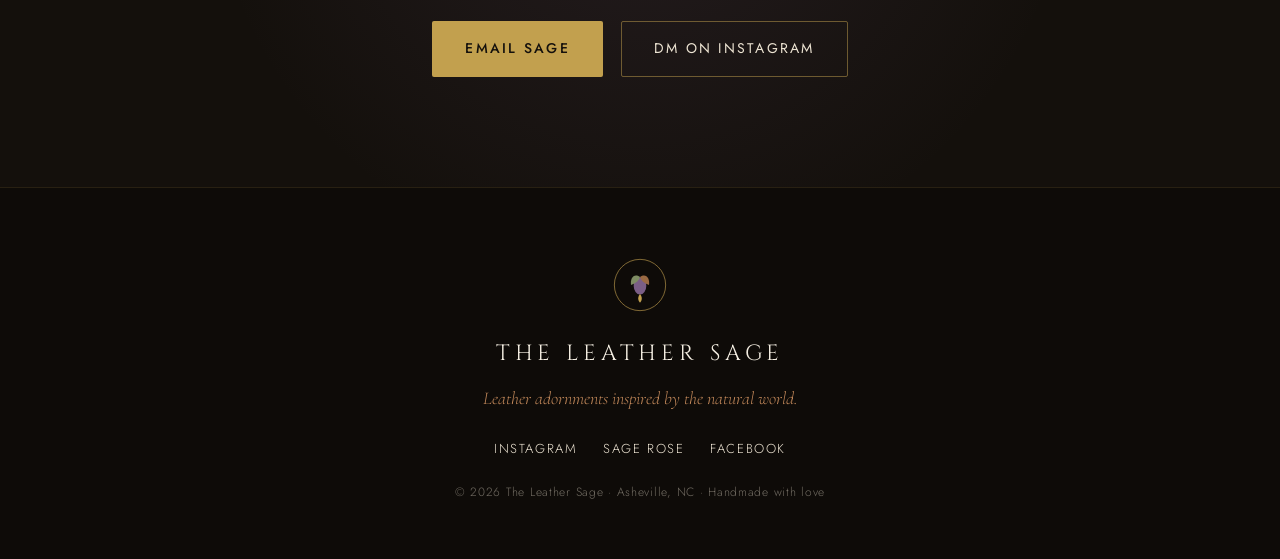
==== commit 9d1da645: "Option 1 montage hero live; expand client options page to 6 styles" ====
--- a/index.html
+++ b/index.html
@@ -64,6 +64,11 @@
 
 <!-- ============ HERO ============ -->
 <section class="hero">
+  <div class="hero-montage" aria-hidden="true">
+    <img src="assets/work-1.jpg" alt=""><img src="assets/sage-portrait.jpg" alt=""><img src="assets/work-4.jpg" alt=""><img src="assets/work-2.jpg" alt="">
+    <img src="assets/work-6.jpg" alt=""><img src="assets/work-3.jpg" alt=""><img src="assets/work-5.jpg" alt=""><img src="assets/work-1.jpg" alt="">
+  </div>
+  <div class="hero-veil" aria-hidden="true"></div>
   <div class="hero-inner">
     <p class="hero-eyebrow">Asheville, North Carolina</p>
     <h1>Wearable art,<br>forged by hand.</h1>
--- a/styles.css
+++ b/styles.css
@@ -63,12 +63,12 @@
 }
 .nav.scrolled{padding:13px 40px;background:rgba(20,16,12,.94);}
 .nav-brand{display:flex;align-items:center;gap:13px;color:var(--bone);}
-.nav-mark{width:38px;height:38px;flex:none;}
-.nav-word{font-family:var(--logo);font-size:16px;letter-spacing:.18em;color:var(--bone);}
-.nav-links{display:flex;align-items:center;gap:34px;}
-.nav-links a{color:var(--parchment);font-size:13px;letter-spacing:.14em;text-transform:uppercase;}
+.nav-mark{width:56px;height:56px;flex:none;}
+.nav-word{font-family:var(--logo);font-size:32px;letter-spacing:.16em;color:var(--bone);white-space:nowrap;}
+.nav-links{display:flex;align-items:center;gap:32px;}
+.nav-links a{color:var(--parchment);font-size:26px;letter-spacing:.12em;text-transform:uppercase;}
 .nav-links a:hover{color:var(--brass);}
-.nav-links .nav-cta{border:1px solid rgba(194,160,78,.5);padding:9px 20px;border-radius:2px;}
+.nav-links .nav-cta{border:1px solid rgba(194,160,78,.5);padding:12px 26px;border-radius:2px;}
 .nav-links .nav-cta:hover{background:rgba(194,160,78,.1);}
 .nav-toggle{display:none;background:none;border:none;color:var(--brass);font-size:24px;cursor:pointer;}
 
@@ -81,7 +81,12 @@
     radial-gradient(circle at 70% 85%, rgba(166,73,44,.13), transparent 50%),
     linear-gradient(165deg,#14100C 0%, #241b13 55%, #14100C 100%);
 }
-.hero-inner{max-width:780px;margin:0 auto;}
+.hero{overflow:hidden;}
+.hero-montage{position:absolute;inset:0;z-index:0;display:grid;grid-template-columns:repeat(4,1fr);grid-auto-rows:50%;opacity:.30;}
+.hero-montage img{width:100%;height:100%;object-fit:cover;}
+.hero-veil{position:absolute;inset:0;z-index:1;background:radial-gradient(circle at 50% 42%, rgba(20,16,12,.5), rgba(10,8,7,.93));}
+.hero-inner{max-width:780px;margin:0 auto;position:relative;z-index:2;}
+.hero-scroll{z-index:2;}
 .hero-eyebrow{text-transform:uppercase;letter-spacing:.42em;font-size:12px;color:var(--brass);margin-bottom:26px;}
 .hero h1{font-size:clamp(46px,8vw,92px);letter-spacing:.5px;margin-bottom:28px;}
 .hero-sub{font-family:var(--display);font-size:clamp(18px,2.4vw,23px);color:rgba(237,228,211,.86);font-style:italic;max-width:34ch;margin:0 auto 40px;line-height:1.5;}
@@ -117,9 +122,12 @@
 /* real photo overlays its placeholder; if the file is missing, onerror removes it and the styled placeholder shows through */
 .story-media,.g-item,.product-img{position:relative;overflow:hidden;}
 .ph-img{position:absolute;inset:0;width:100%;height:100%;object-fit:cover;z-index:1;}
+.g-item .ph-img{position:relative;z-index:2;inset:auto;width:100%;height:auto;object-fit:contain;}
+.product-img .ph-img{position:relative;z-index:2;inset:auto;width:100%;height:100%;object-fit:contain;}
 
 /* media placeholders */
 .media-note{
+  display:none;
   font-family:var(--body);font-size:13px;letter-spacing:.14em;text-transform:uppercase;
   color:rgba(237,228,211,.5);text-align:center;line-height:1.7;padding:14px;
 }
@@ -129,12 +137,12 @@
 .gallery{background:linear-gradient(180deg,#14100C,#1b140d);}
 .gallery-grid{
   max-width:var(--maxw);margin:0 auto;
-  display:grid;grid-template-columns:repeat(3,1fr);grid-auto-rows:230px;gap:18px;
+  columns:3;column-gap:18px;
 }
 .g-item{
   border-radius:3px;border:1px solid rgba(194,160,78,.18);overflow:hidden;
   background:linear-gradient(160deg,#2a2018,#171109);
-  display:flex;align-items:center;justify-content:center;
+  display:block;break-inside:avoid;margin-bottom:18px;
   transition:transform .35s ease, border-color .35s ease;
 }
 .g-item:hover{transform:scale(1.015);border-color:rgba(194,160,78,.45);}
@@ -151,7 +159,7 @@
   transition:transform .3s ease,border-color .3s ease;
 }
 .product:hover{transform:translateY(-4px);border-color:rgba(194,160,78,.4);}
-.product-img{aspect-ratio:16/10;background:linear-gradient(160deg,#332619,#171109);display:flex;align-items:center;justify-content:center;}
+.product-img{height:300px;background:#171109;display:flex;align-items:center;justify-content:center;}
 .product-body{padding:26px 28px;display:flex;flex-direction:column;gap:10px;flex:1;}
 .product-body h3{font-size:27px;color:var(--bone);}
 .product-body p{font-size:15px;color:rgba(237,228,211,.78);flex:1;}
@@ -202,8 +210,7 @@
   .story-grid{grid-template-columns:1fr;gap:34px;}
   .story-media{aspect-ratio:16/10;}
   .shop-grid{grid-template-columns:1fr;}
-  .gallery-grid{grid-template-columns:repeat(2,1fr);}
-  .g-wide{grid-column:span 2;}
+  .gallery-grid{columns:2;}
 }
 @media(max-width:680px){
   .nav{padding:16px 22px;}
@@ -217,7 +224,6 @@
   .nav-links .nav-cta{border:none;}
   .nav-toggle{display:block;}
   section{padding:80px 22px;}
-  .gallery-grid{grid-template-columns:1fr;grid-auto-rows:260px;}
-  .g-wide,.g-tall{grid-column:auto;grid-row:auto;}
+  .gallery-grid{columns:1;}
   .hero{padding:120px 22px 70px;}
 }
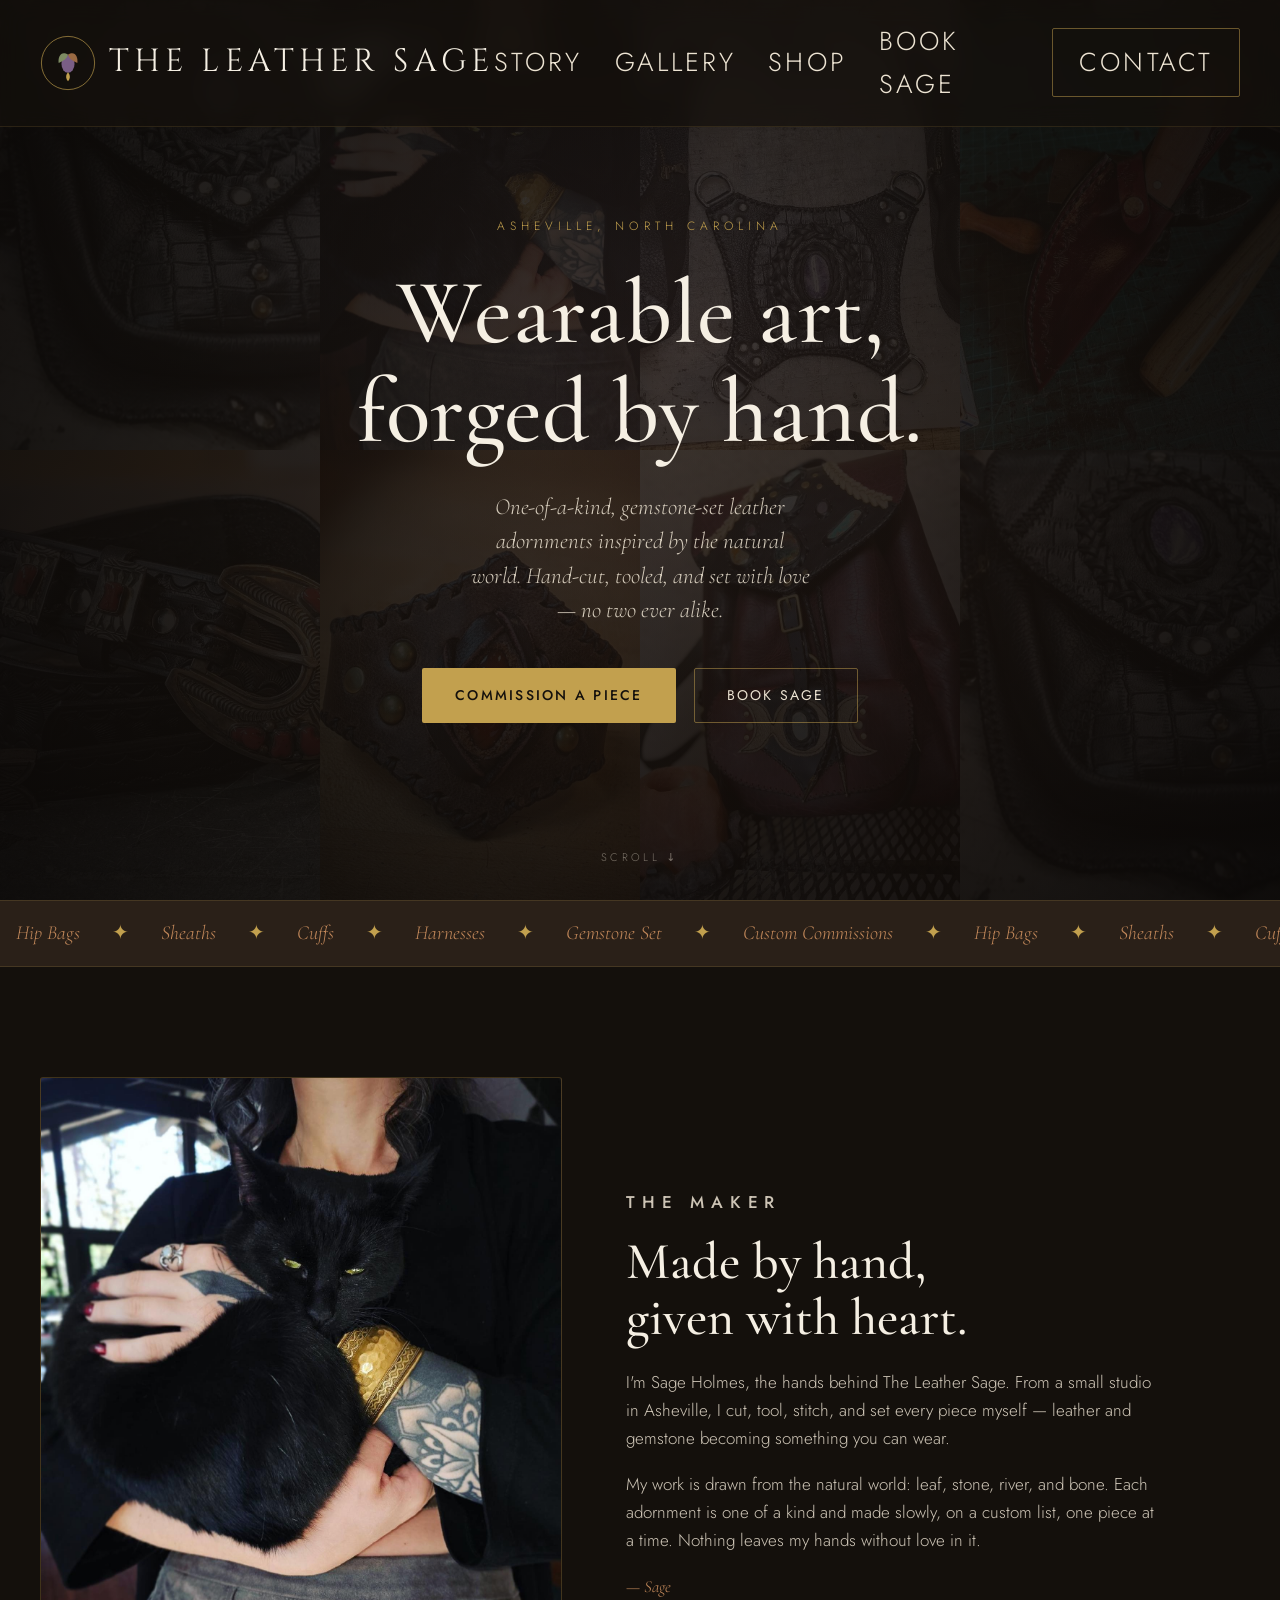
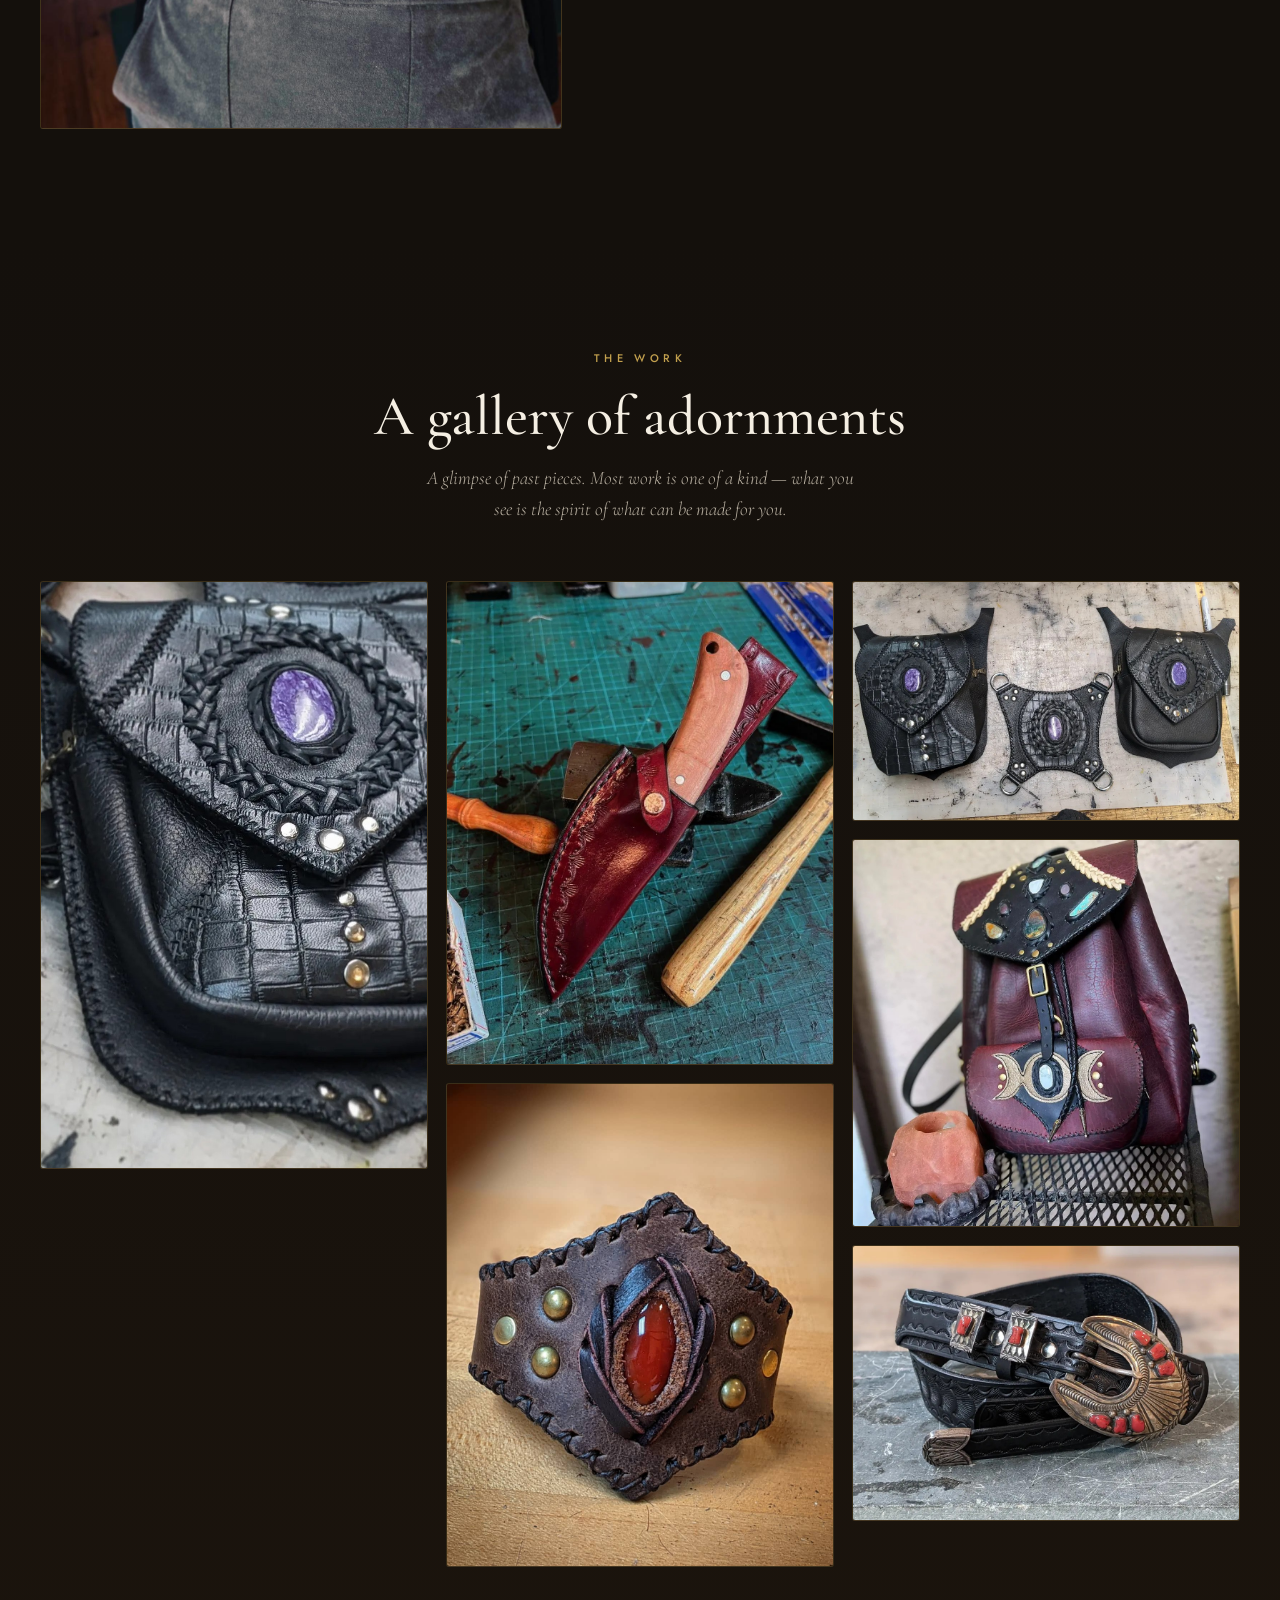
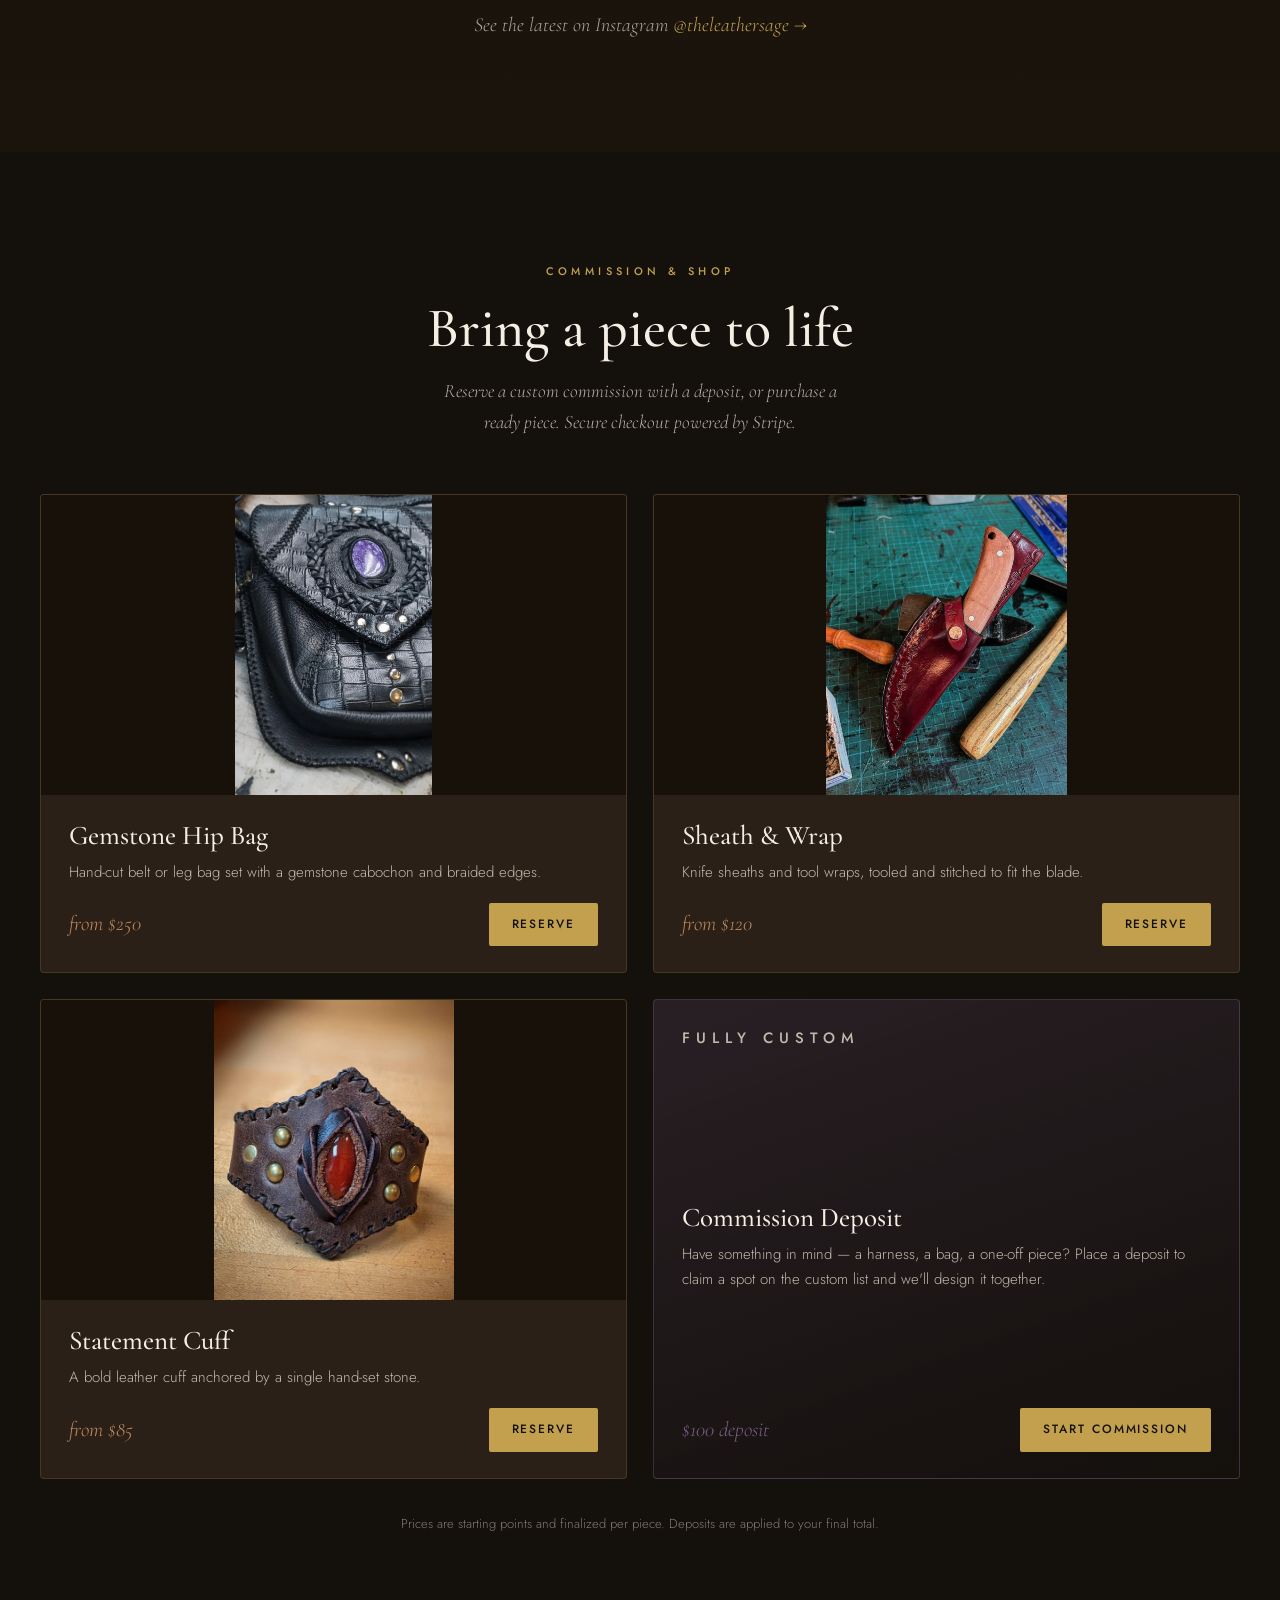
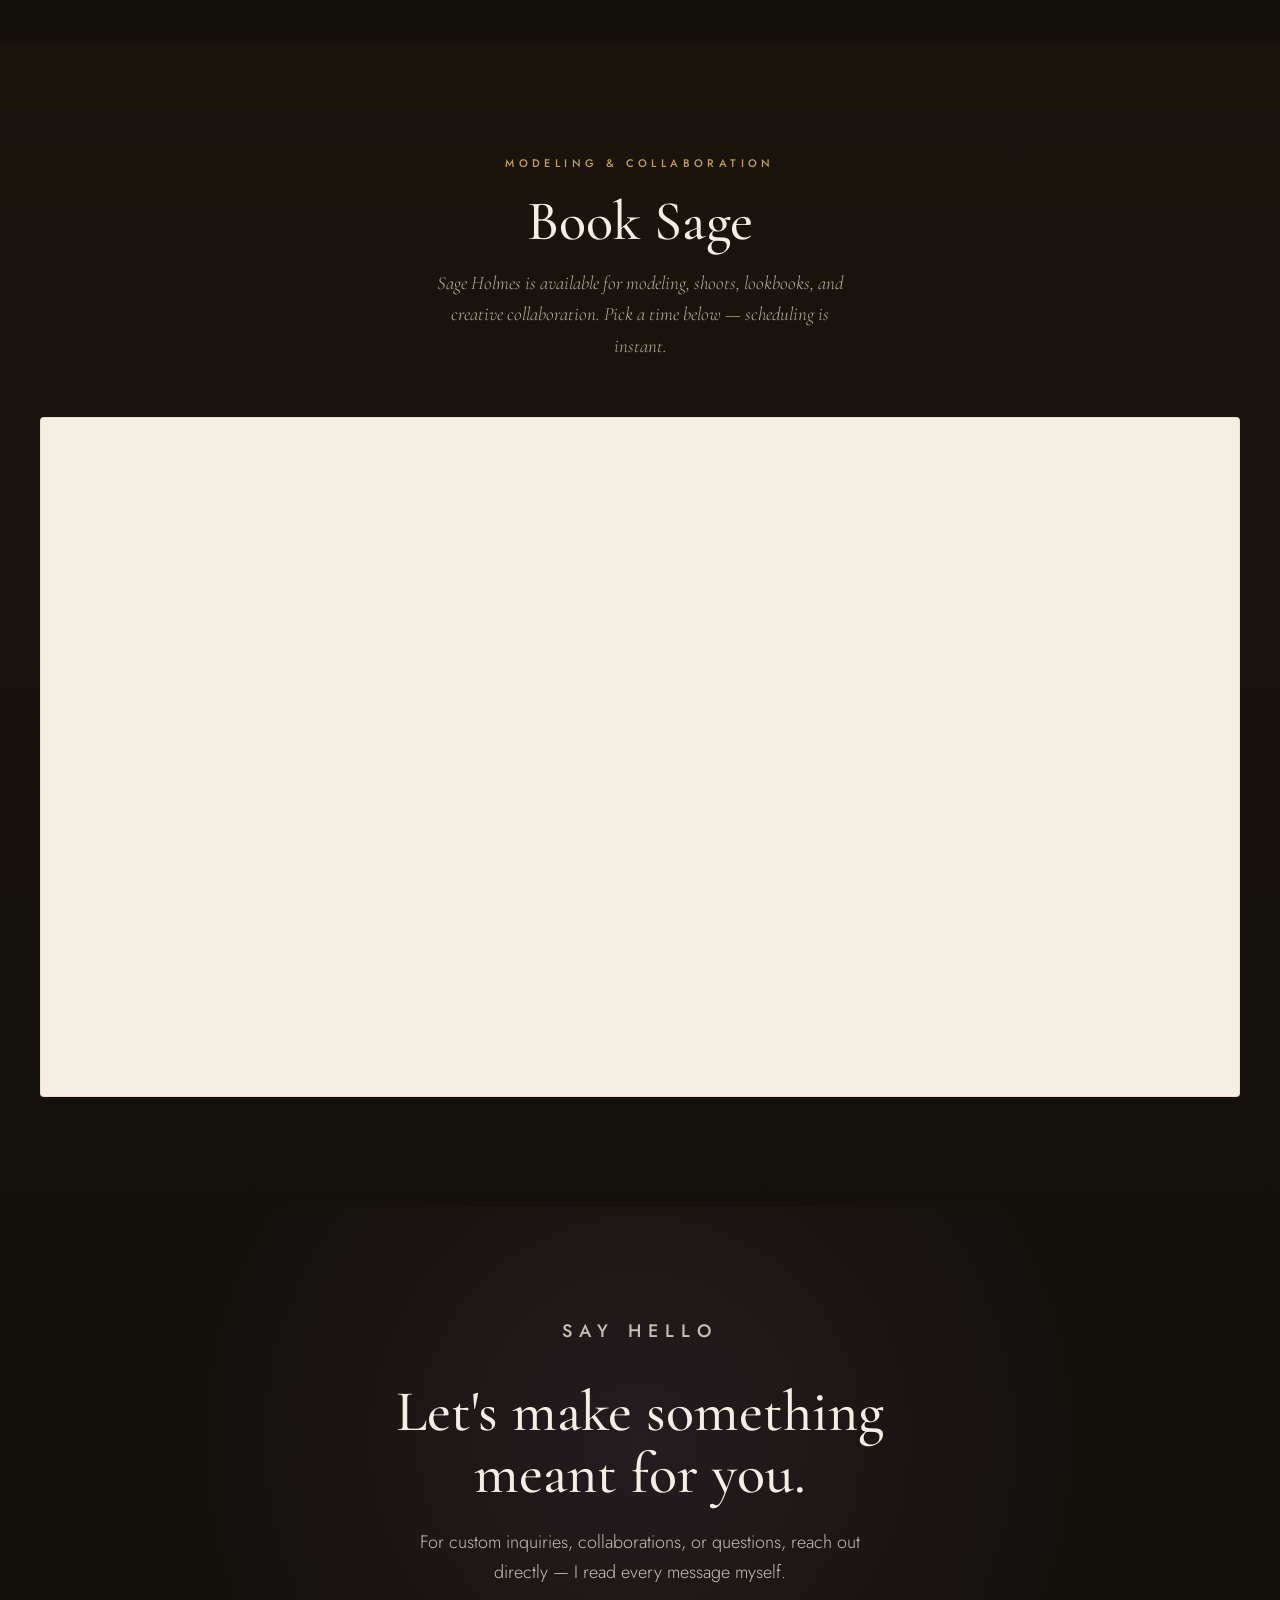
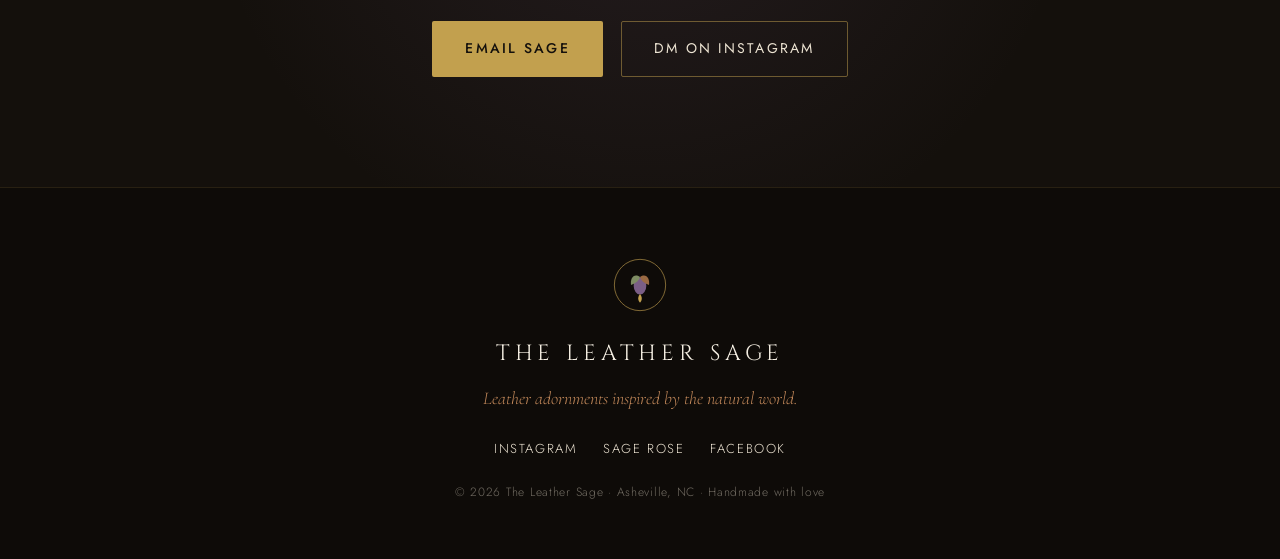
==== commit c882fa75: "Seamless infinite marquee loop" ====
--- a/index.html
+++ b/index.html
@@ -6,15 +6,21 @@
 <title>The Leather Sage — Handcrafted Gemstone Leather Adornments | Asheville, NC</title>
 <meta name="description" content="The Leather Sage creates one-of-a-kind, gemstone-set leather adornments inspired by the natural world. Hand-cut hip bags, sheaths, cuffs & custom commissions from Asheville, North Carolina. Book modeling appointments with Sage Holmes.">
 <meta name="author" content="Sage Holmes — The Leather Sage">
-<link rel="canonical" href="https://theleathersage.com/">
+<link rel="canonical" href="https://guyrstewart-sudo.github.io/theleathersage/">
 
 <!-- Open Graph / social -->
 <meta property="og:type" content="website">
 <meta property="og:title" content="The Leather Sage — Handcrafted Gemstone Leather Adornments">
 <meta property="og:description" content="One-of-a-kind, gemstone-set leather adornments inspired by the natural world. Handmade in Asheville, NC.">
-<meta property="og:image" content="https://theleathersage.com/assets/og-image.jpg">
-<meta property="og:url" content="https://theleathersage.com/">
+<meta property="og:image" content="https://guyrstewart-sudo.github.io/theleathersage/assets/og-image.jpg">
+<meta property="og:image:width" content="1200">
+<meta property="og:image:height" content="630">
+<meta property="og:image:alt" content="The Leather Sage — handcrafted gemstone leather adornments, Asheville NC">
+<meta property="og:url" content="https://guyrstewart-sudo.github.io/theleathersage/">
 <meta name="twitter:card" content="summary_large_image">
+<meta name="twitter:title" content="The Leather Sage — Handcrafted Gemstone Leather Adornments">
+<meta name="twitter:description" content="One-of-a-kind, gemstone-set leather adornments inspired by the natural world. Handmade in Asheville, NC.">
+<meta name="twitter:image" content="https://guyrstewart-sudo.github.io/theleathersage/assets/og-image.jpg">
 
 <!-- Favicon (inline SVG seal) -->
 <link rel="icon" href="data:image/svg+xml,%3Csvg xmlns='http://www.w3.org/2000/svg' viewBox='0 0 120 120'%3E%3Ccircle cx='60' cy='60' r='57' fill='%2314100C' stroke='%23C2A04E' stroke-width='4'/%3E%3Cellipse cx='60' cy='62' rx='16' ry='21' fill='%237A5E86'/%3E%3Cpath d='M60 40 C44 30 36 44 38 60 C50 56 58 50 60 40Z' fill='%237E8C63'/%3E%3Cpath d='M60 40 C76 30 84 44 82 60 C70 56 62 50 60 40Z' fill='%239A6A43'/%3E%3C/svg%3E">
@@ -26,7 +32,7 @@
   "@type":"LocalBusiness",
   "name":"The Leather Sage",
   "description":"Handcrafted, gemstone-set leather adornments inspired by the natural world.",
-  "image":"https://theleathersage.com/assets/og-image.jpg",
+  "image":"https://guyrstewart-sudo.github.io/theleathersage/assets/og-image.jpg",
   "founder":"Sage Holmes",
   "address":{"@type":"PostalAddress","addressLocality":"Asheville","addressRegion":"NC","addressCountry":"US"},
   "sameAs":["https://www.instagram.com/theleathersage/","https://www.instagram.com/_sage.rose/","https://www.facebook.com/sage.rose"]
@@ -86,6 +92,12 @@
   <div class="marquee-track">
     <span>Hip Bags</span><span>✦</span><span>Sheaths</span><span>✦</span><span>Cuffs</span><span>✦</span><span>Harnesses</span><span>✦</span><span>Gemstone Set</span><span>✦</span><span>Custom Commissions</span><span>✦</span>
     <span>Hip Bags</span><span>✦</span><span>Sheaths</span><span>✦</span><span>Cuffs</span><span>✦</span><span>Harnesses</span><span>✦</span><span>Gemstone Set</span><span>✦</span><span>Custom Commissions</span><span>✦</span>
+    <span>Hip Bags</span><span>✦</span><span>Sheaths</span><span>✦</span><span>Cuffs</span><span>✦</span><span>Harnesses</span><span>✦</span><span>Gemstone Set</span><span>✦</span><span>Custom Commissions</span><span>✦</span>
+    <span>Hip Bags</span><span>✦</span><span>Sheaths</span><span>✦</span><span>Cuffs</span><span>✦</span><span>Harnesses</span><span>✦</span><span>Gemstone Set</span><span>✦</span><span>Custom Commissions</span><span>✦</span>
+    <span>Hip Bags</span><span>✦</span><span>Sheaths</span><span>✦</span><span>Cuffs</span><span>✦</span><span>Harnesses</span><span>✦</span><span>Gemstone Set</span><span>✦</span><span>Custom Commissions</span><span>✦</span>
+    <span>Hip Bags</span><span>✦</span><span>Sheaths</span><span>✦</span><span>Cuffs</span><span>✦</span><span>Harnesses</span><span>✦</span><span>Gemstone Set</span><span>✦</span><span>Custom Commissions</span><span>✦</span>
+    <span>Hip Bags</span><span>✦</span><span>Sheaths</span><span>✦</span><span>Cuffs</span><span>✦</span><span>Harnesses</span><span>✦</span><span>Gemstone Set</span><span>✦</span><span>Custom Commissions</span><span>✦</span>
+    <span>Hip Bags</span><span>✦</span><span>Sheaths</span><span>✦</span><span>Cuffs</span><span>✦</span><span>Harnesses</span><span>✦</span><span>Gemstone Set</span><span>✦</span><span>Custom Commissions</span><span>✦</span>
   </div>
 </div>
 
--- a/styles.css
+++ b/styles.css
@@ -96,8 +96,8 @@
 
 /* ---------- MARQUEE ---------- */
 .marquee{background:var(--espresso);border-block:1px solid rgba(194,160,78,.18);overflow:hidden;padding:16px 0;}
-.marquee-track{display:inline-flex;gap:32px;white-space:nowrap;animation:scroll 28s linear infinite;}
-.marquee-track span{font-family:var(--display);font-style:italic;font-size:20px;color:var(--camel);}
+.marquee-track{display:inline-flex;white-space:nowrap;animation:scroll 100s linear infinite;will-change:transform;}
+.marquee-track span{font-family:var(--display);font-style:italic;font-size:20px;color:var(--camel);padding:0 16px;}
 .marquee-track span:nth-child(2n){color:var(--brass);font-style:normal;}
 @keyframes scroll{from{transform:translateX(0)}to{transform:translateX(-50%)}}
 
